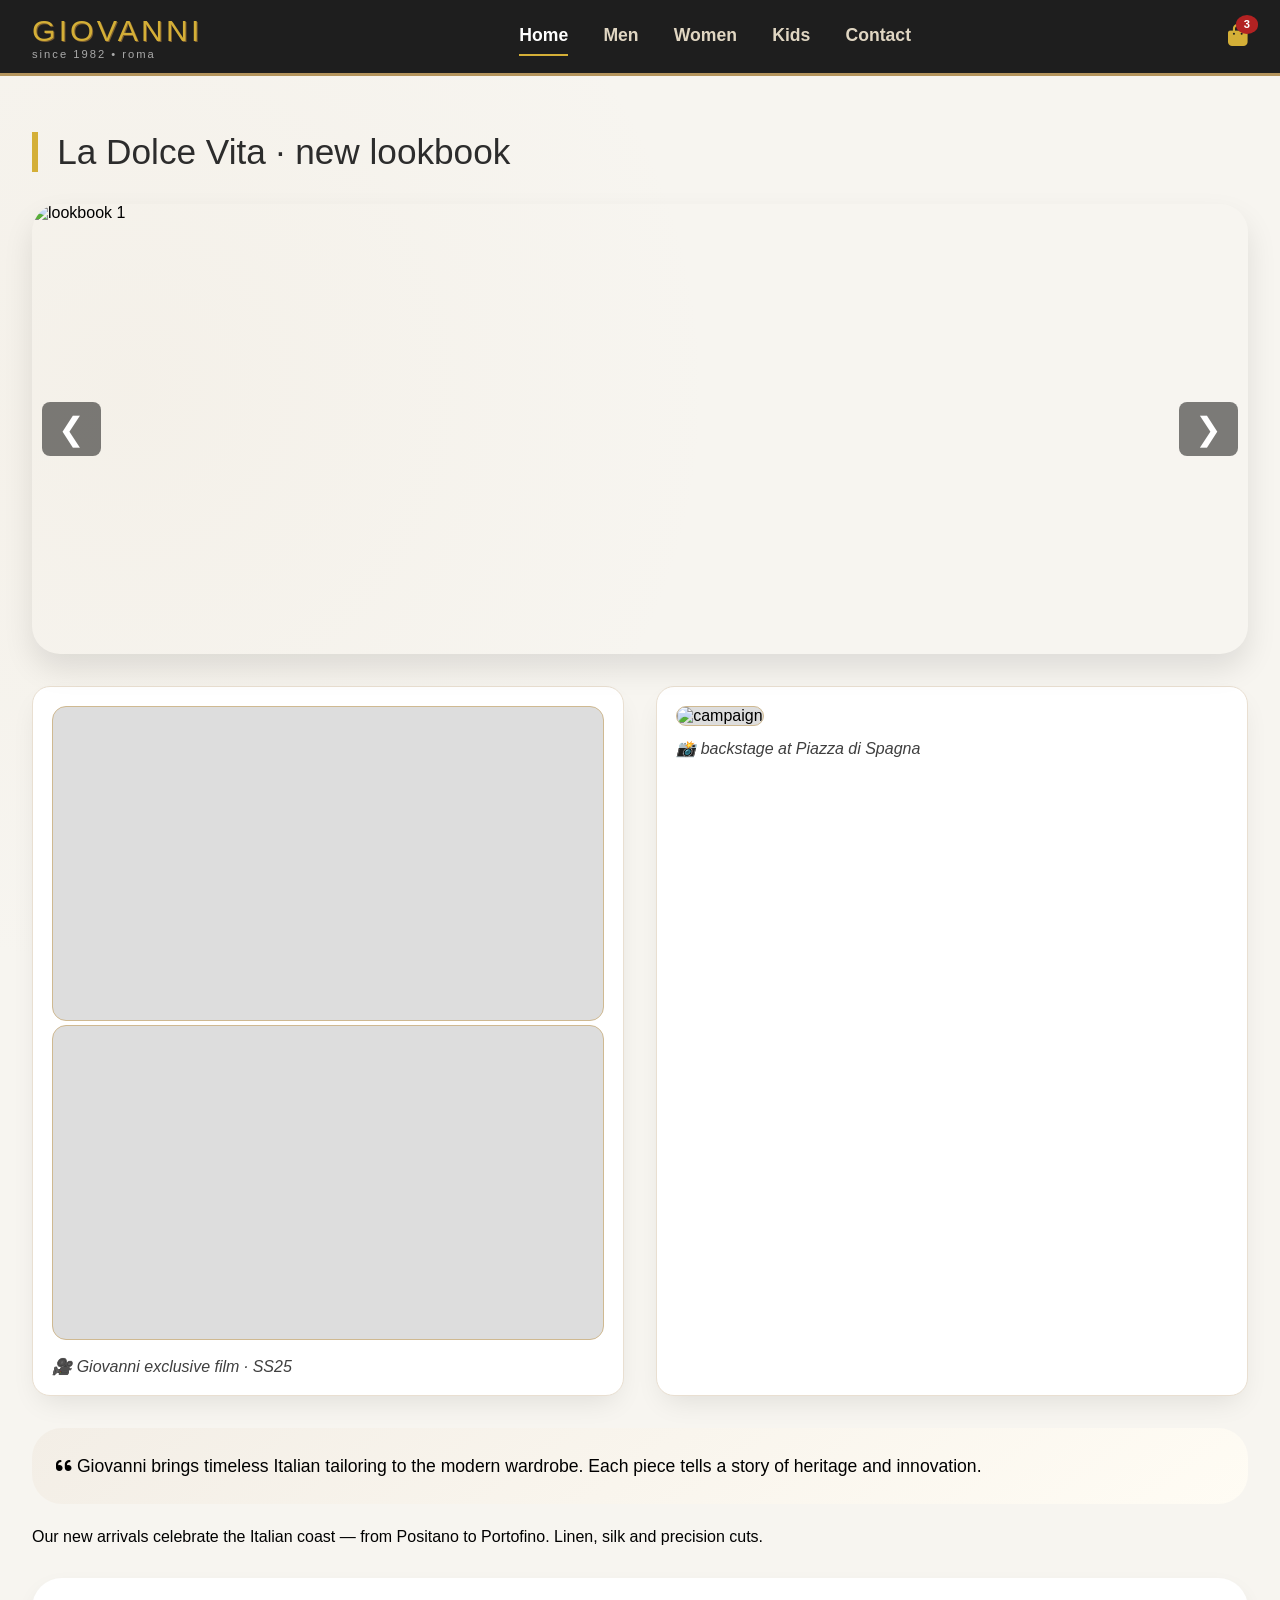
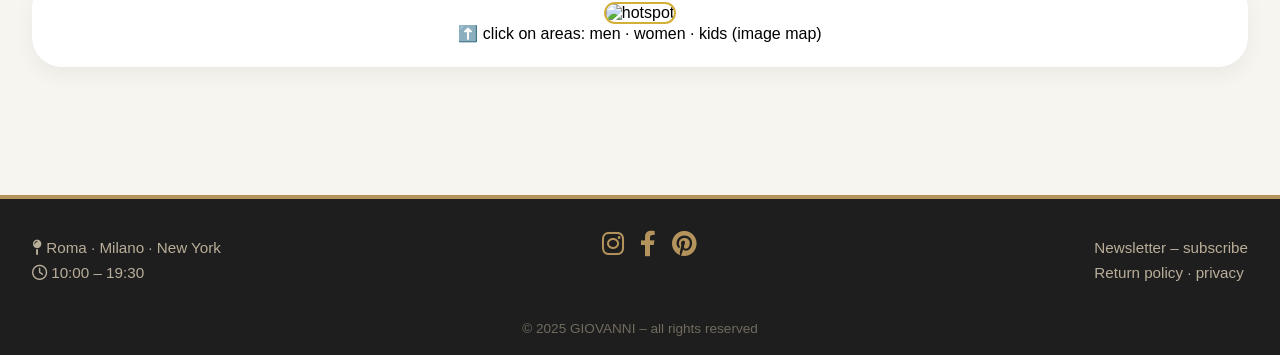
==== GIOVANNI CLOTHING/index.html @ dc1ca2d9 "Add additional YouTube video to index.html Added a new YouTube video iframe to the media section." ====
<!DOCTYPE html>
<html lang="en">
<head>
  <meta charset="UTF-8">
  <meta name="viewport" content="width=device-width, initial-scale=1.0">
  <title>Giovanni | Home</title>
  <link rel="stylesheet" href="style.css">
  <link rel="stylesheet" href="https://cdnjs.cloudflare.com/ajax/libs/font-awesome/6.0.0-beta3/css/all.min.css">
</head>
<body>
  <header class="top-bar">
    <div class="logo"><h1>GIOVANNI</h1><span>since 1982 • roma</span></div>
    <nav class="menu-bar">
      <a href="index.html" class="active-menu">Home</a>
      <a href="men.html">Men</a>
      <a href="women.html">Women</a>
      <a href="kids.html">Kids</a>
      <a href="contact.html">Contact</a>
    </nav>
    <div class="cart-icon"><i class="fas fa-shopping-bag"></i><span>3</span></div>
  </header>

  <main class="page-container">
    <h2>La Dolce Vita · new lookbook</h2>

    <!-- SLIDER (added feature) -->
    <div class="slider-container">
      <div class="slides">
        <div class="slide"><img src="https://images.unsplash.com/photo-1539109136881-3be0616acf4b?w=1200&auto=format" alt="lookbook 1"></div>
        <div class="slide"><img src="https://images.unsplash.com/photo-1441984904996-e0b6ba687e04?w=1200&auto=format" alt="lookbook 2"></div>
        <div class="slide"><img src="https://images.unsplash.com/photo-1483985988355-763728e1935b?w=1200&auto=format" alt="lookbook 3"></div>
      </div>
      <button class="prev" onclick="changeSlide(-1)">&#10094;</button>
      <button class="next" onclick="changeSlide(1)">&#10095;</button>
    </div>

    <!-- two columns: video + image containers -->
    <div class="two-col">
      <div class="media-card">
        <iframe width="560" height="315" src="https://www.youtube.com/embed/GXeQnV7HNT8?si=2C2bSG8Bo8ZGF4Oc" title="YouTube video player" frameborder="0" allow="accelerometer; autoplay; clipboard-write; encrypted-media; gyroscope; picture-in-picture; web-share" referrerpolicy="strict-origin-when-cross-origin" allowfullscreen></iframe>
        <iframe width="560" height="315" src="https://www.youtube.com/embed/hiLPwikGb5M?si=N3bXDbcp3qNjwlAl" title="YouTube video player" frameborder="0" allow="accelerometer; autoplay; clipboard-write; encrypted-media; gyroscope; picture-in-picture; web-share" referrerpolicy="strict-origin-when-cross-origin" allowfullscreen></iframe>
        <p>🎥 Giovanni exclusive film · SS25</p>
      </div>
      <div class="media-card">
        <img src="https://images.unsplash.com/photo-1617137968427-85924c800a22?w=600&auto=format" alt="campaign">
        <p>📸 backstage at Piazza di Spagna</p>
      </div>
    </div>

    <!-- formatted paragraphs -->
    <p class="highlight-bg"><i class="fas fa-quote-left"></i> Giovanni brings timeless Italian tailoring to the modern wardrobe. Each piece tells a story of heritage and innovation.</p>
    <p>Our new arrivals celebrate the Italian coast — from Positano to Portofino. Linen, silk and precision cuts.</p>

    <!-- imagemap (added feature) -->
    <div class="imagemap-container">
      <img src="https://images.unsplash.com/photo-1441984904996-e0b6ba687e04?w=1000&auto=format" alt="hotspot" usemap="#fashion-map">
      <map name="fashion-map">
        <area shape="rect" coords="34,44,270,250" href="men.html" alt="Men">
        <area shape="rect" coords="290,60,540,270" href="women.html" alt="Women">
        <area shape="rect" coords="560,130,820,310" href="kids.html" alt="Kids">
      </map>
      <p>⬆️ click on areas: men · women · kids (image map)</p>
    </div>
  </main>

  <footer>
    <div class="footer-content">
      <div><p><i class="fas fa-map-pin"></i> Roma · Milano · New York</p><p><i class="far fa-clock"></i> 10:00 – 19:30</p></div>
      <div class="social"><i class="fab fa-instagram"></i><i class="fab fa-facebook-f"></i><i class="fab fa-pinterest"></i></div>
      <div><p>Newsletter – subscribe</p><p>Return policy · privacy</p></div>
    </div>
    <div class="copy">© 2025 GIOVANNI – all rights reserved</div>
  </footer>

  <script src="script.js"></script>
</body>
</html>
---- GIOVANNI CLOTHING/style.css ----
/* ===== GLOBAL RESET & BASE ===== */
* {
  margin: 0;
  padding: 0;
  box-sizing: border-box;
  font-family: 'Segoe UI', Roboto, 'Helvetica Neue', sans-serif;
}

body {
  background: #f7f5f0;                       /* warm off-white background */
  background-image: radial-gradient(circle at 10% 20%, rgba(220, 200, 170, 0.1) 0%, transparent 30%);
  min-height: 100vh;
  display: flex;
  flex-direction: column;
}

/* ===== HEADER & MENU BAR (5 items) ===== */
.top-bar {
  background-color: #1e1e1e;
  color: #d4af37;
  padding: 0.8rem 2rem;
  display: flex;
  justify-content: space-between;
  align-items: center;
  border-bottom: 3px solid #b4945c;
  flex-wrap: wrap;
}

.logo h1 {
  font-weight: 300;
  letter-spacing: 3px;
  font-size: 1.9rem;
  text-shadow: 1px 1px 0 #7a5c2e;
}
.logo span {
  font-size: 0.7rem;
  display: block;
  color: #aaa;
  letter-spacing: 2px;
}

.menu-bar {
  display: flex;
  gap: 2.2rem;
}
.menu-bar a {
  color: #e0d6c2;
  text-decoration: none;
  font-weight: 600;
  font-size: 1.1rem;
  padding: 0.5rem 0;
  border-bottom: 2px solid transparent;
  transition: 0.25s;
}
.menu-bar a:hover,
.menu-bar a.active-menu {
  border-bottom-color: #d4af37;
  color: #fff;
}

/* cart icon (added feature) */
.cart-icon {
  color: #d4af37;
  font-size: 1.4rem;
  position: relative;
  cursor: default;
}
.cart-icon span {
  position: absolute;
  top: -8px;
  right: -10px;
  background: #b22222;
  color: white;
  border-radius: 50%;
  padding: 0.2rem 0.5rem;
  font-size: 0.7rem;
  font-weight: bold;
}

/* ===== MAIN CONTENT CONTAINER ===== */
.page-container {
  max-width: 1300px;
  margin: 2rem auto;
  padding: 0 2rem;
  flex: 1;
}

/* ===== TYPOGRAPHY ===== */
h2 {
  font-size: 2.2rem;
  font-weight: 300;
  border-left: 6px solid #d4af37;
  padding-left: 1.2rem;
  margin: 1.5rem 0 1.8rem 0;
  color: #2c2c2c;
}

/* ===== TWO-COLUMN LAYOUT (requirement 1) ===== */
.two-col {
  display: grid;
  grid-template-columns: 1fr 1fr;
  gap: 2rem;
  margin: 2rem 0;
}

/* ===== IMAGE / VIDEO CONTAINERS (requirement 2) ===== */
.media-card {
  background: white;
  border-radius: 18px;
  box-shadow: 0 12px 28px -8px rgba(0, 0, 0, 0.1);
  padding: 1.2rem;
  transition: transform 0.2s ease;
  border: 1px solid #e9dfd1;
}
.media-card:hover {
  transform: scale(1.01);
}
.media-card img,
.media-card video,
.media-card iframe {
  width: 100%;
  border-radius: 14px;
  background: #ddd;
  object-fit: cover;
  border: 1px solid #cfb991;
}
.media-card p {
  margin-top: 0.8rem;
  font-style: italic;
  color: #3f3f3f;
}

/* ===== FULL-WIDTH TABLES (requirement 3) ===== */
.full-table {
  width: 100%;
  border-collapse: collapse;
  margin: 2rem 0;
  background: white;
  border-radius: 20px;
  overflow: hidden;
  box-shadow: 0 5px 15px rgba(0, 0, 0, 0.05);
}
.full-table caption {
  text-align: left;
  margin-bottom: 8px;
  font-weight: 500;
  color: #5a4a2e;
}
.full-table th {
  background: #2c2c2c;
  color: #d4af37;
  font-weight: 500;
  padding: 1rem;
  font-size: 1.1rem;
}
.full-table td {
  padding: 1rem;
  border-bottom: 1px solid #e2d9ca;
  text-align: center;
  background: #fefcf8;
}
.full-table tr:last-child td {
  border-bottom: none;
}

/* ===== NESTED LIST (requirement 5) ===== */
.nested-list {
  background: #fff5e7;
  padding: 1.8rem 2.5rem;
  border-radius: 30px;
  box-shadow: inset 0 2px 6px #f0e2d0;
  border: 1px solid #cbb99b;
  margin: 2rem 0;
}
.nested-list ul {
  list-style-type: upper-roman;
  font-weight: 600;
}
.nested-list li {
  margin: 0.6rem 0;
}
.nested-list ul ul {
  list-style-type: circle;
  margin-left: 2rem;
  font-weight: 400;
}

/* ===== FORMATTED PARAGRAPH HIGHLIGHT ===== */
.highlight-bg {
  background: linear-gradient(145deg, #f3eee6, #fffcf4);
  padding: 1.5rem;
  border-radius: 30px;
  margin: 1.5rem 0;
  font-size: 1.1rem;
  line-height: 1.6;
}

/* ===== ADDED FEATURE: IMAGE MAP / HEATMAP CONTAINER ===== */
.imagemap-container {
  background: #fff;
  padding: 1.5rem;
  border-radius: 30px;
  text-align: center;
  margin: 2rem 0;
  box-shadow: 0 8px 20px rgba(0, 0, 0, 0.05);
}
.imagemap-container img {
  max-width: 100%;
  border-radius: 20px;
  border: 2px solid #d4af37;
}

/* ===== SLIDER (carousel) styles ===== */
.slider-container {
  position: relative;
  max-width: 100%;
  margin: 2rem 0;
  border-radius: 28px;
  overflow: hidden;
  box-shadow: 0 15px 30px rgba(0, 0, 0, 0.1);
}
.slides {
  display: flex;
  transition: transform 0.5s ease-in-out;
}
.slide {
  min-width: 100%;
}
.slide img {
  width: 100%;
  height: 450px;
  object-fit: cover;
  display: block;
}
.prev, .next {
  position: absolute;
  top: 50%;
  transform: translateY(-50%);
  background: rgba(0, 0, 0, 0.5);
  color: white;
  border: none;
  font-size: 2rem;
  padding: 0.5rem 1rem;
  cursor: pointer;
  border-radius: 8px;
  transition: 0.2s;
  z-index: 2;
}
.prev {
  left: 10px;
}
.next {
  right: 10px;
}
.prev:hover, .next:hover {
  background: #d4af37;
  color: #1e1e1e;
}

/* ===== CONTACT PAGE EXTRA STYLES ===== */
.contact-details {
  background: #f5ebe1;
  padding: 1.5rem;
  border-radius: 2rem;
  margin: 1.5rem 0;
  text-align: center;
  font-size: 1.2rem;
}
.contact-details i {
  color: #b4945c;
  margin-right: 0.5rem;
}

/* ===== FOOTER (requirement 11) ===== */
footer {
  background: #1e1e1e;
  color: #b9ae9a;
  padding: 2rem 2rem 1.2rem;
  margin-top: 4rem;
  border-top: 4px solid #b4945c;
}
.footer-content {
  display: flex;
  flex-wrap: wrap;
  justify-content: space-between;
  max-width: 1300px;
  margin: 0 auto;
  gap: 2rem;
}
.footer-content p {
  margin: 0.5rem 0;
  font-size: 0.95rem;
}
.social i {
  font-size: 1.6rem;
  margin-right: 1rem;
  color: #b4945c;
  transition: 0.2s;
}
.social i:hover {
  color: #e9c468;
}
.copy {
  text-align: center;
  margin-top: 2rem;
  font-size: 0.85rem;
  color: #706b5f;
}

/* ===== RESPONSIVE DESIGN ===== */
@media (max-width: 800px) {
  .two-col {
    grid-template-columns: 1fr;
  }
  .menu-bar {
    gap: 0.8rem;
  }
  .top-bar {
    flex-direction: column;
    gap: 0.8rem;
    text-align: center;
  }
  .slide img {
    height: 250px;
  }
  .prev, .next {
    font-size: 1.2rem;
    padding: 0.3rem 0.7rem;
  }
  .footer-content {
    flex-direction: column;
    align-items: center;
    text-align: center;
  }
}
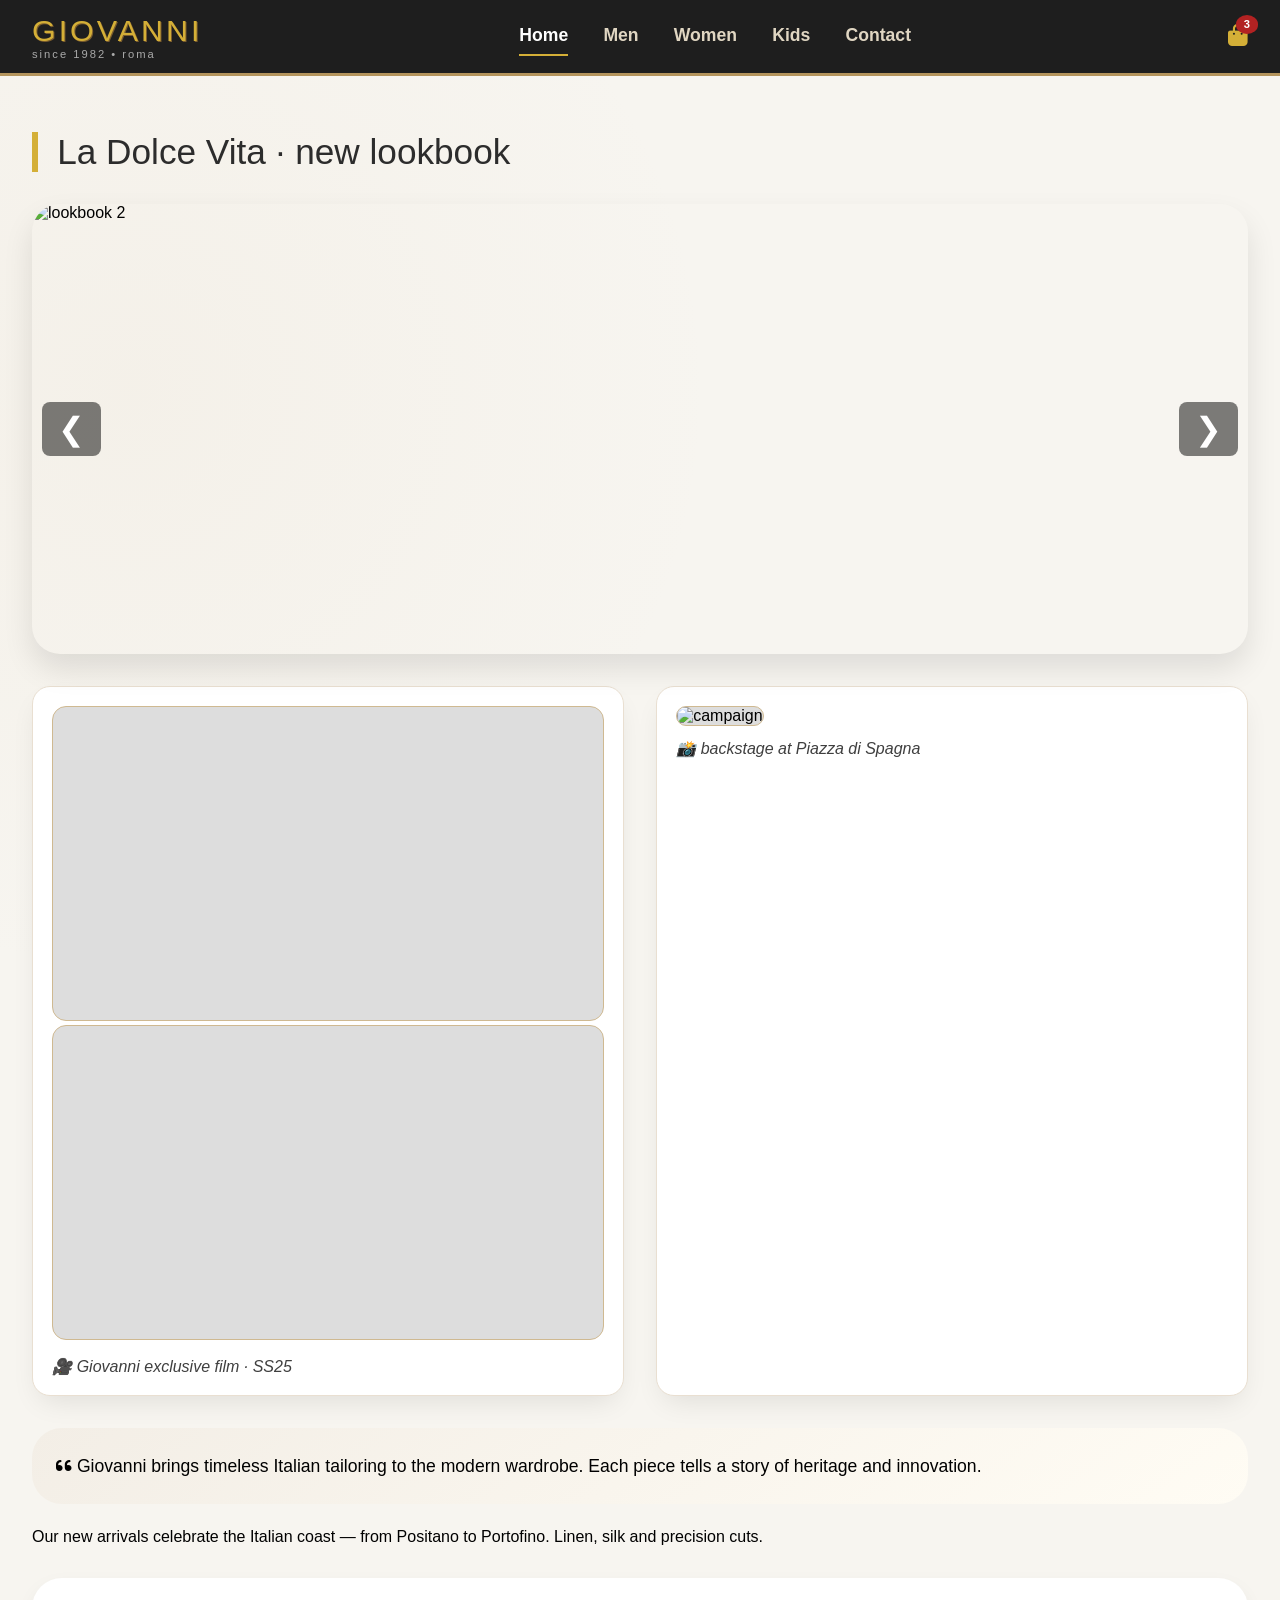
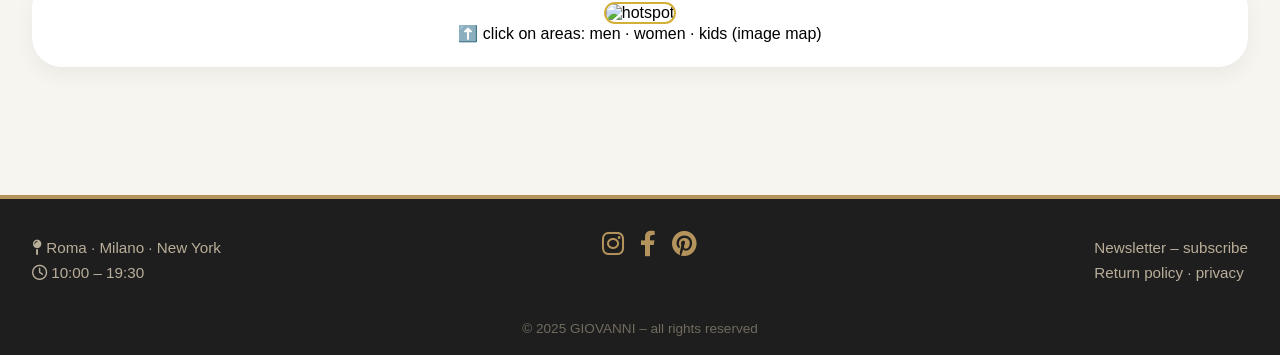
==== commit 21bc8530: "Update index.html" ====
--- a/GIOVANNI CLOTHING/index.html
+++ b/GIOVANNI CLOTHING/index.html
@@ -26,7 +26,7 @@
     <!-- SLIDER (added feature) -->
     <div class="slider-container">
       <div class="slides">
-        <div class="slide"><img src="https://images.unsplash.com/photo-1539109136881-3be0616acf4b?w=1200&auto=format" alt="lookbook 1"></div>
+        <div class="slide"><img src=https://www.google.com/url?esrc=s&q=&rct=j&sa=U&url=https://poshmark.com/listing/GIOVANNI-OUTERWEAR-639fe2b7508d274cbf53d366&ved=2ahUKEwj31faCy92TAxWuT0EAHYUOAT4QqoUBegQIEBAB&usg=AOvVaw1VXkjOZCgANsGQJM8999EA
         <div class="slide"><img src="https://images.unsplash.com/photo-1441984904996-e0b6ba687e04?w=1200&auto=format" alt="lookbook 2"></div>
         <div class="slide"><img src="https://images.unsplash.com/photo-1483985988355-763728e1935b?w=1200&auto=format" alt="lookbook 3"></div>
       </div>
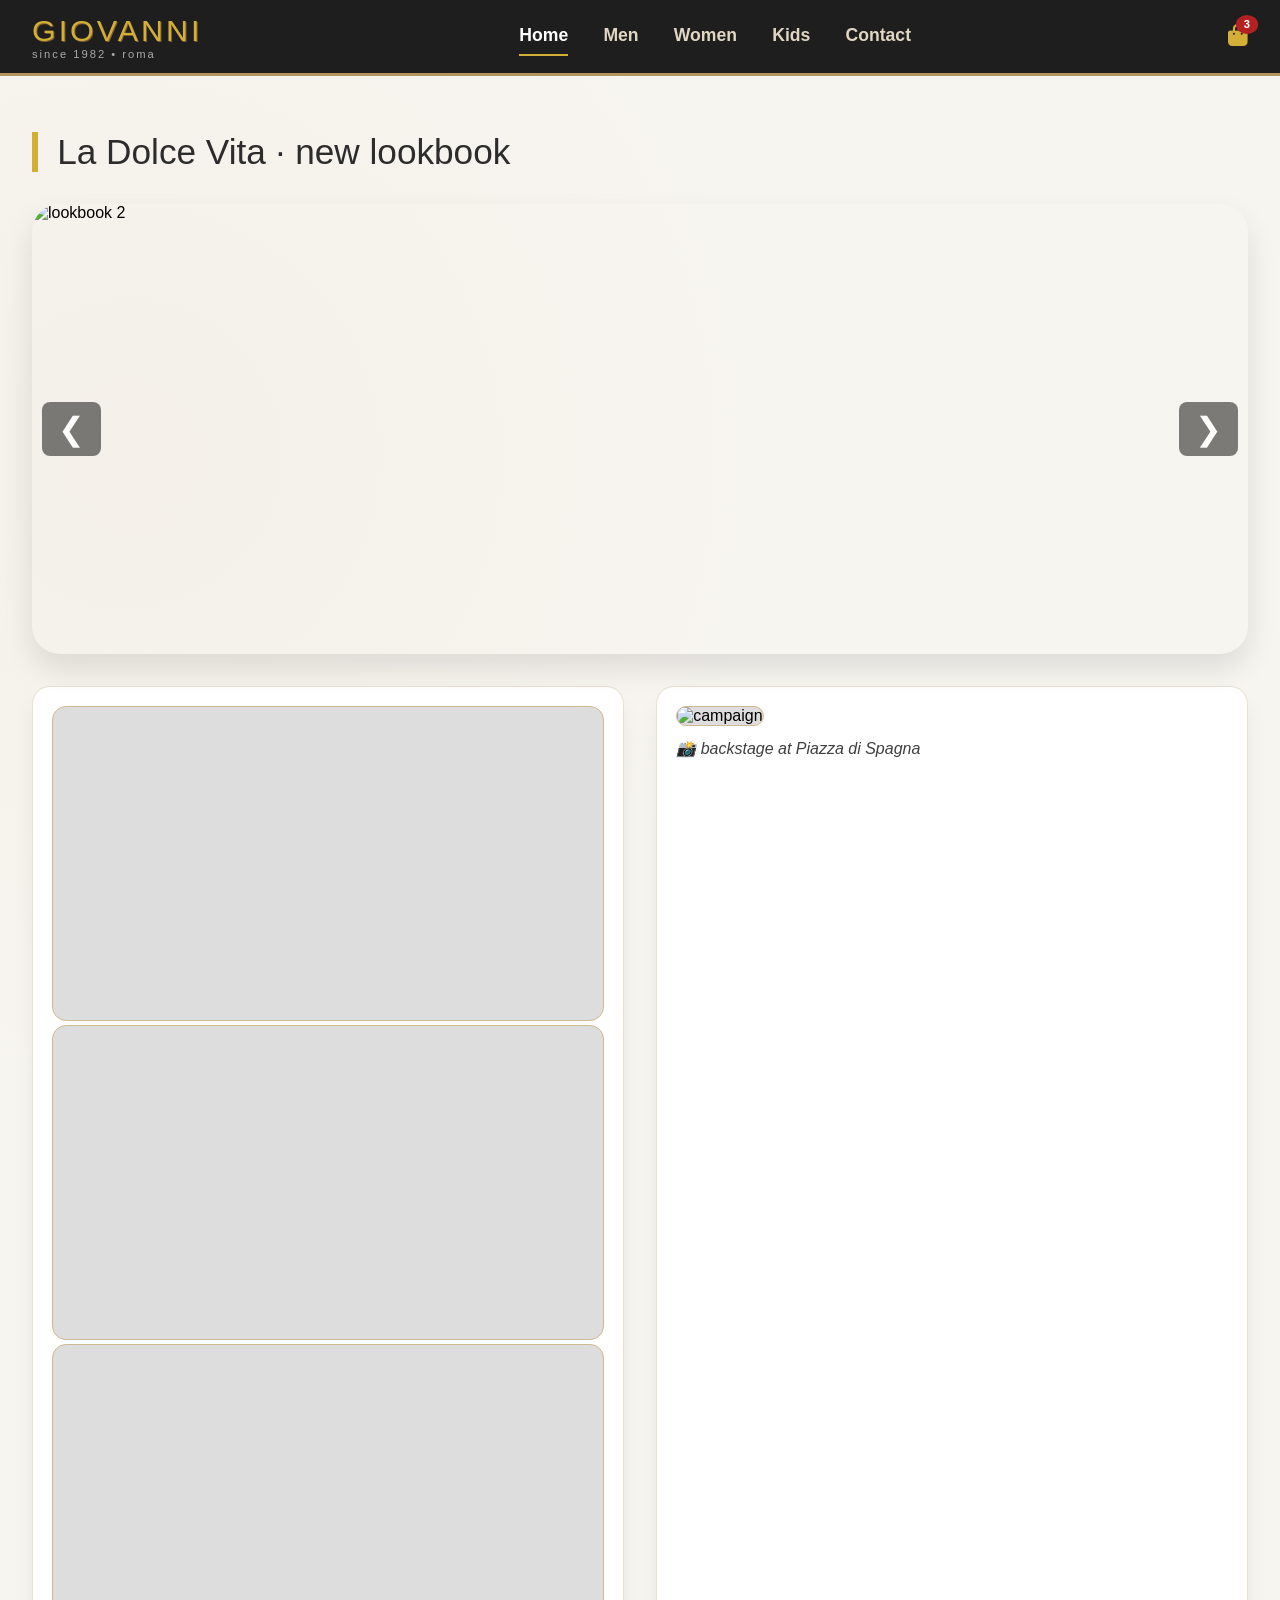
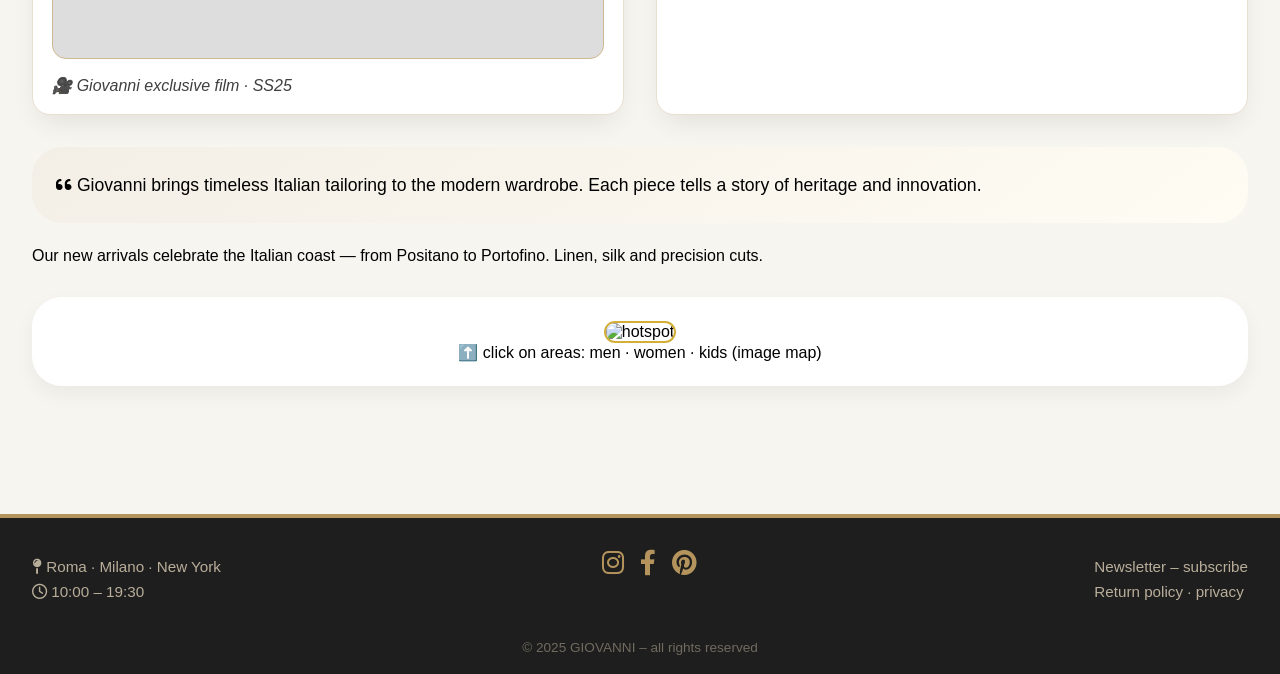
==== commit b2476268: "Update index.html" ====
--- a/GIOVANNI CLOTHING/index.html
+++ b/GIOVANNI CLOTHING/index.html
@@ -39,6 +39,7 @@
       <div class="media-card">
         <iframe width="560" height="315" src="https://www.youtube.com/embed/GXeQnV7HNT8?si=2C2bSG8Bo8ZGF4Oc" title="YouTube video player" frameborder="0" allow="accelerometer; autoplay; clipboard-write; encrypted-media; gyroscope; picture-in-picture; web-share" referrerpolicy="strict-origin-when-cross-origin" allowfullscreen></iframe>
         <iframe width="560" height="315" src="https://www.youtube.com/embed/hiLPwikGb5M?si=N3bXDbcp3qNjwlAl" title="YouTube video player" frameborder="0" allow="accelerometer; autoplay; clipboard-write; encrypted-media; gyroscope; picture-in-picture; web-share" referrerpolicy="strict-origin-when-cross-origin" allowfullscreen></iframe>
+        <iframe width="560" height="315" src="https://www.youtube.com/embed/jFF-yrOeboA?si=Rm3Pm94aAuo86Wk0" title="YouTube video player" frameborder="0" allow="accelerometer; autoplay; clipboard-write; encrypted-media; gyroscope; picture-in-picture; web-share" referrerpolicy="strict-origin-when-cross-origin" allowfullscreen></iframe>
         <p>🎥 Giovanni exclusive film · SS25</p>
       </div>
       <div class="media-card">
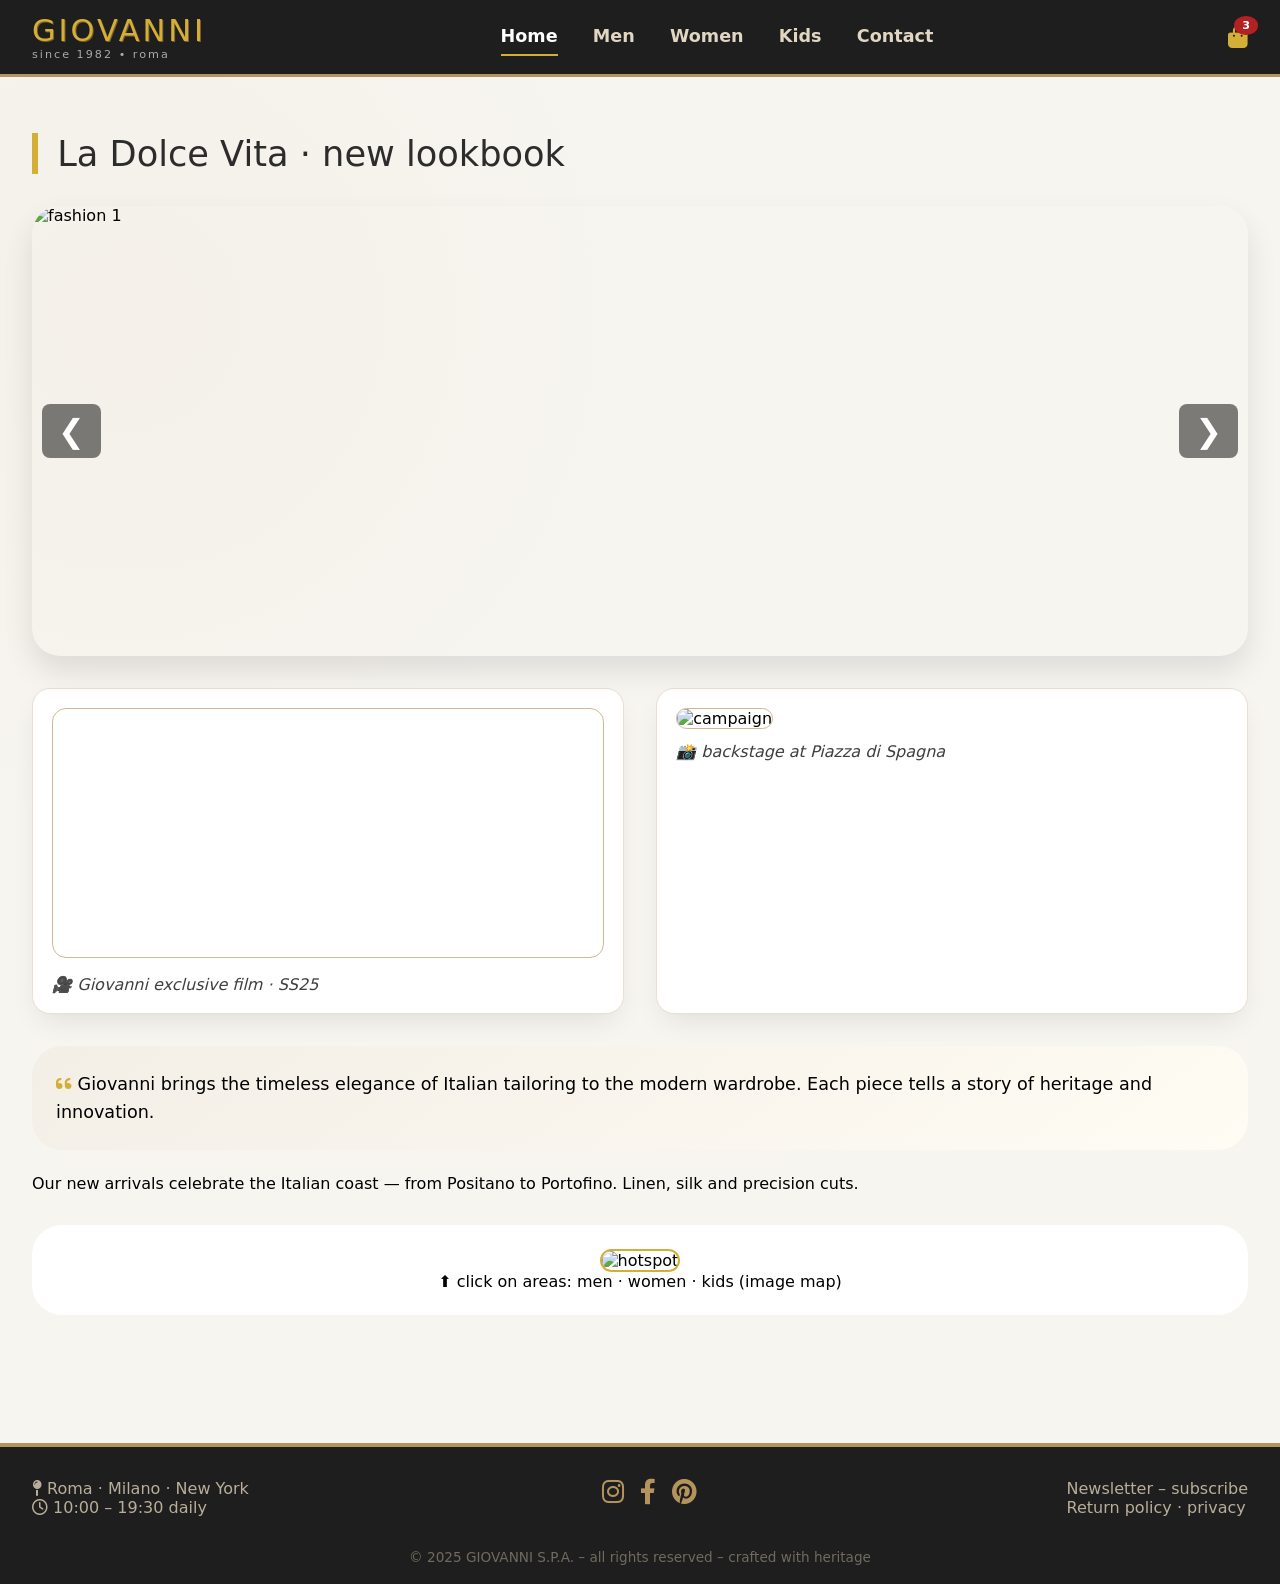
==== commit 9a79a5b1: "Update index.html" ====
--- a/GIOVANNI CLOTHING/index.html
+++ b/GIOVANNI CLOTHING/index.html
@@ -3,76 +3,469 @@
 <head>
   <meta charset="UTF-8">
   <meta name="viewport" content="width=device-width, initial-scale=1.0">
-  <title>Giovanni | Home</title>
-  <link rel="stylesheet" href="style.css">
+  <title>Giovanni – Heritage Clothing</title>
   <link rel="stylesheet" href="https://cdnjs.cloudflare.com/ajax/libs/font-awesome/6.0.0-beta3/css/all.min.css">
+  <style>
+    * {
+      margin: 0;
+      padding: 0;
+      box-sizing: border-box;
+      font-family: 'Segoe UI', Roboto, system-ui, sans-serif;
+    }
+
+    body {
+      background: #f7f5f0;
+      background-image: radial-gradient(circle at 10% 20%, rgba(220,200,170,0.1) 0%, transparent 30%);
+      min-height: 100vh;
+      display: flex;
+      flex-direction: column;
+    }
+
+    /* HEADER + MENU BAR (5 items) */
+    .top-bar {
+      background-color: #1e1e1e;
+      color: #d4af37;
+      padding: 0.8rem 2rem;
+      display: flex;
+      justify-content: space-between;
+      align-items: center;
+      border-bottom: 3px solid #b4945c;
+      flex-wrap: wrap;
+    }
+
+    .logo h1 {
+      font-weight: 300;
+      letter-spacing: 3px;
+      font-size: 1.9rem;
+      text-shadow: 1px 1px 0 #7a5c2e;
+    }
+    .logo span { font-size: 0.7rem; display: block; color: #aaa; letter-spacing: 2px; }
+
+    .menu-bar {
+      display: flex;
+      gap: 2.2rem;
+    }
+    .menu-bar a {
+      color: #e0d6c2;
+      text-decoration: none;
+      font-weight: 600;
+      font-size: 1.1rem;
+      padding: 0.5rem 0;
+      border-bottom: 2px solid transparent;
+      transition: 0.25s;
+      cursor: pointer;
+    }
+    .menu-bar a:hover, .menu-bar a.active-menu {
+      border-bottom-color: #d4af37;
+      color: #fff;
+    }
+
+    .cart-icon {
+      color: #d4af37;
+      font-size: 1.4rem;
+      position: relative;
+      cursor: default;
+    }
+    .cart-icon span {
+      position: absolute;
+      top: -8px;
+      right: -10px;
+      background: #b22222;
+      color: white;
+      border-radius: 50%;
+      padding: 0.2rem 0.5rem;
+      font-size: 0.7rem;
+      font-weight: bold;
+    }
+
+    .page-container {
+      max-width: 1300px;
+      margin: 2rem auto;
+      padding: 0 2rem;
+      flex: 1;
+    }
+
+    /* sections: all 5 on one page */
+    .section {
+      display: none;
+      animation: fade 0.3s ease;
+    }
+    .section.active-section {
+      display: block;
+    }
+    @keyframes fade { from { opacity: 0.3; } to { opacity: 1; } }
+
+    h2 {
+      font-size: 2.2rem;
+      font-weight: 300;
+      border-left: 6px solid #d4af37;
+      padding-left: 1.2rem;
+      margin: 1.5rem 0 1.8rem 0;
+      color: #2c2c2c;
+    }
+
+    .two-col {
+      display: grid;
+      grid-template-columns: 1fr 1fr;
+      gap: 2rem;
+      margin: 2rem 0;
+    }
+
+    .media-card {
+      background: white;
+      border-radius: 18px;
+      box-shadow: 0 12px 28px -8px rgba(0,0,0,0.1);
+      padding: 1.2rem;
+      transition: transform 0.2s;
+      border: 1px solid #e9dfd1;
+    }
+    .media-card:hover { transform: scale(1.01); }
+    .media-card img, .media-card video, .media-card iframe {
+      width: 100%;
+      border-radius: 14px;
+      object-fit: cover;
+      border: 1px solid #cfb991;
+    }
+    .media-card p { margin-top: 0.8rem; font-style: italic; color: #3f3f3f; }
+
+    .full-table {
+      width: 100%;
+      border-collapse: collapse;
+      margin: 2rem 0;
+      background: white;
+      border-radius: 20px;
+      overflow: hidden;
+      box-shadow: 0 5px 15px rgba(0,0,0,0.05);
+    }
+    .full-table caption {
+      text-align: left;
+      margin-bottom: 8px;
+      font-weight: 500;
+      color: #5a4a2e;
+    }
+    .full-table th {
+      background: #2c2c2c;
+      color: #d4af37;
+      font-weight: 500;
+      padding: 1rem;
+      font-size: 1.1rem;
+    }
+    .full-table td {
+      padding: 1rem;
+      border-bottom: 1px solid #e2d9ca;
+      text-align: center;
+      background: #fefcf8;
+    }
+    .full-table tr:last-child td { border-bottom: none; }
+
+    .nested-list {
+      background: #fff5e7;
+      padding: 1.8rem 2.5rem;
+      border-radius: 30px;
+      box-shadow: inset 0 2px 6px #f0e2d0;
+      border: 1px solid #cbb99b;
+      margin: 2rem 0;
+    }
+    .nested-list ul {
+      list-style-type: upper-roman;
+      font-weight: 600;
+    }
+    .nested-list li { margin: 0.6rem 0; }
+    .nested-list ul ul {
+      list-style-type: circle;
+      margin-left: 2rem;
+      font-weight: 400;
+    }
+
+    .highlight-bg {
+      background: linear-gradient(145deg, #f3eee6, #fffcf4);
+      padding: 1.5rem;
+      border-radius: 30px;
+      margin: 1.5rem 0;
+      font-size: 1.1rem;
+      line-height: 1.6;
+    }
+
+    .imagemap-container {
+      background: #fff;
+      padding: 1.5rem;
+      border-radius: 30px;
+      text-align: center;
+      margin: 2rem 0;
+    }
+    .imagemap-container img { max-width: 100%; border-radius: 20px; border: 2px solid #d4af37; }
+
+    /* slider styles */
+    .slider-container {
+      position: relative;
+      max-width: 100%;
+      margin: 2rem 0;
+      border-radius: 28px;
+      overflow: hidden;
+      box-shadow: 0 15px 30px rgba(0,0,0,0.1);
+    }
+    .slides {
+      display: flex;
+      transition: transform 0.5s ease-in-out;
+    }
+    .slide {
+      min-width: 100%;
+    }
+    .slide img {
+      width: 100%;
+      height: 450px;
+      object-fit: cover;
+      display: block;
+    }
+    .prev, .next {
+      position: absolute;
+      top: 50%;
+      transform: translateY(-50%);
+      background: rgba(0,0,0,0.5);
+      color: white;
+      border: none;
+      font-size: 2rem;
+      padding: 0.5rem 1rem;
+      cursor: pointer;
+      border-radius: 8px;
+      z-index: 2;
+    }
+    .prev { left: 10px; }
+    .next { right: 10px; }
+    .prev:hover, .next:hover { background: #d4af37; color: #1e1e1e; }
+
+    footer {
+      background: #1e1e1e;
+      color: #b9ae9a;
+      padding: 2rem 2rem 1.2rem;
+      margin-top: 4rem;
+      border-top: 4px solid #b4945c;
+    }
+    .footer-content {
+      display: flex;
+      flex-wrap: wrap;
+      justify-content: space-between;
+      max-width: 1300px;
+      margin: 0 auto;
+    }
+    .social i { font-size: 1.6rem; margin-right: 1rem; color: #b4945c; }
+    .copy { text-align: center; margin-top: 2rem; font-size: 0.85rem; color: #706b5f; }
+
+    @media (max-width: 800px) {
+      .two-col { grid-template-columns: 1fr; }
+      .menu-bar { gap: 0.8rem; }
+    }
+  </style>
 </head>
 <body>
   <header class="top-bar">
-    <div class="logo"><h1>GIOVANNI</h1><span>since 1982 • roma</span></div>
-    <nav class="menu-bar">
-      <a href="index.html" class="active-menu">Home</a>
-      <a href="men.html">Men</a>
-      <a href="women.html">Women</a>
-      <a href="kids.html">Kids</a>
-      <a href="contact.html">Contact</a>
+    <div class="logo">
+      <h1>GIOVANNI</h1>
+      <span>since 1982 • roma</span>
+    </div>
+    <nav class="menu-bar" id="menuBar">
+      <a class="menu-item active-menu" data-section="home">Home</a>
+      <a class="menu-item" data-section="men">Men</a>
+      <a class="menu-item" data-section="women">Women</a>
+      <a class="menu-item" data-section="kids">Kids</a>
+      <a class="menu-item" data-section="contact">Contact</a>
     </nav>
-    <div class="cart-icon"><i class="fas fa-shopping-bag"></i><span>3</span></div>
+    <div class="cart-icon">
+      <i class="fas fa-shopping-bag"></i>
+      <span>3</span>
+    </div>
   </header>
 
   <main class="page-container">
-    <h2>La Dolce Vita · new lookbook</h2>
-
-    <!-- SLIDER (added feature) -->
-    <div class="slider-container">
-      <div class="slides">
-        <div class="slide"><img src=https://www.google.com/url?esrc=s&q=&rct=j&sa=U&url=https://poshmark.com/listing/GIOVANNI-OUTERWEAR-639fe2b7508d274cbf53d366&ved=2ahUKEwj31faCy92TAxWuT0EAHYUOAT4QqoUBegQIEBAB&usg=AOvVaw1VXkjOZCgANsGQJM8999EA
-        <div class="slide"><img src="https://images.unsplash.com/photo-1441984904996-e0b6ba687e04?w=1200&auto=format" alt="lookbook 2"></div>
-        <div class="slide"><img src="https://images.unsplash.com/photo-1483985988355-763728e1935b?w=1200&auto=format" alt="lookbook 3"></div>
-      </div>
-      <button class="prev" onclick="changeSlide(-1)">&#10094;</button>
-      <button class="next" onclick="changeSlide(1)">&#10095;</button>
-    </div>
-
-    <!-- two columns: video + image containers -->
-    <div class="two-col">
-      <div class="media-card">
-        <iframe width="560" height="315" src="https://www.youtube.com/embed/GXeQnV7HNT8?si=2C2bSG8Bo8ZGF4Oc" title="YouTube video player" frameborder="0" allow="accelerometer; autoplay; clipboard-write; encrypted-media; gyroscope; picture-in-picture; web-share" referrerpolicy="strict-origin-when-cross-origin" allowfullscreen></iframe>
-        <iframe width="560" height="315" src="https://www.youtube.com/embed/hiLPwikGb5M?si=N3bXDbcp3qNjwlAl" title="YouTube video player" frameborder="0" allow="accelerometer; autoplay; clipboard-write; encrypted-media; gyroscope; picture-in-picture; web-share" referrerpolicy="strict-origin-when-cross-origin" allowfullscreen></iframe>
-        <iframe width="560" height="315" src="https://www.youtube.com/embed/jFF-yrOeboA?si=Rm3Pm94aAuo86Wk0" title="YouTube video player" frameborder="0" allow="accelerometer; autoplay; clipboard-write; encrypted-media; gyroscope; picture-in-picture; web-share" referrerpolicy="strict-origin-when-cross-origin" allowfullscreen></iframe>
-        <p>🎥 Giovanni exclusive film · SS25</p>
-      </div>
-      <div class="media-card">
-        <img src="https://images.unsplash.com/photo-1617137968427-85924c800a22?w=600&auto=format" alt="campaign">
-        <p>📸 backstage at Piazza di Spagna</p>
-      </div>
-    </div>
-
-    <!-- formatted paragraphs -->
-    <p class="highlight-bg"><i class="fas fa-quote-left"></i> Giovanni brings timeless Italian tailoring to the modern wardrobe. Each piece tells a story of heritage and innovation.</p>
-    <p>Our new arrivals celebrate the Italian coast — from Positano to Portofino. Linen, silk and precision cuts.</p>
-
-    <!-- imagemap (added feature) -->
-    <div class="imagemap-container">
-      <img src="https://images.unsplash.com/photo-1441984904996-e0b6ba687e04?w=1000&auto=format" alt="hotspot" usemap="#fashion-map">
-      <map name="fashion-map">
-        <area shape="rect" coords="34,44,270,250" href="men.html" alt="Men">
-        <area shape="rect" coords="290,60,540,270" href="women.html" alt="Women">
-        <area shape="rect" coords="560,130,820,310" href="kids.html" alt="Kids">
-      </map>
-      <p>⬆️ click on areas: men · women · kids (image map)</p>
-    </div>
+    <!-- ========== SECTION 1: HOME ========== -->
+    <section id="home" class="section active-section">
+      <h2>La Dolce Vita · new lookbook</h2>
+
+      <!-- Slider -->
+      <div class="slider-container">
+        <div class="slides" id="slides">
+          <div class="slide"><img src="https://images.unsplash.com/photo-1539109136881-3be0616acf4b?w=1200&auto=format" alt="fashion 1"></div>
+          <div class="slide"><img src="https://images.unsplash.com/photo-1441984904996-e0b6ba687e04?w=1200&auto=format" alt="fashion 2"></div>
+          <div class="slide"><img src="https://images.unsplash.com/photo-1483985988355-763728e1935b?w=1200&auto=format" alt="fashion 3"></div>
+        </div>
+        <button class="prev" onclick="changeSlide(-1)">&#10094;</button>
+        <button class="next" onclick="changeSlide(1)">&#10095;</button>
+      </div>
+
+      <!-- two columns: video + image -->
+      <div class="two-col">
+        <div class="media-card">
+          <iframe width="100%" height="250" src="https://www.youtube.com/embed/1VK8e7Cj9Ls?si=zEIXOaz-yoE8UeC1" title="YouTube video" frameborder="0" allowfullscreen></iframe>
+          <p>🎥 Giovanni exclusive film · SS25</p>
+        </div>
+        <div class="media-card">
+          <img src="https://images.unsplash.com/photo-1617137968427-85924c800a22?w=600&auto=format" alt="campaign">
+          <p>📸 backstage at Piazza di Spagna</p>
+        </div>
+      </div>
+
+      <p class="highlight-bg"><i class="fas fa-quote-left" style="color:#d4af37;"></i> Giovanni brings the timeless elegance of Italian tailoring to the modern wardrobe. Each piece tells a story of heritage and innovation.</p>
+      <p>Our new arrivals celebrate the Italian coast — from Positano to Portofino. Linen, silk and precision cuts.</p>
+
+      <!-- image map (added feature) -->
+      <div class="imagemap-container">
+        <img src="https://images.unsplash.com/photo-1441984904996-e0b6ba687e04?w=1000&auto=format" alt="hotspot" usemap="#fashion-map">
+        <map name="fashion-map">
+          <area shape="rect" coords="34,44,270,250" href="#" alt="Men" onclick="switchSection('men'); return false;">
+          <area shape="rect" coords="290,60,540,270" href="#" alt="Women" onclick="switchSection('women'); return false;">
+          <area shape="rect" coords="560,130,820,310" alt="Kids" onclick="switchSection('kids'); return false;">
+        </map>
+        <p>⬆️ click on areas: men · women · kids (image map)</p>
+      </div>
+    </section>
+
+    <!-- ========== SECTION 2: MEN ========== -->
+    <section id="men" class="section">
+      <h2>Men · sartorial elegance</h2>
+      <div class="two-col">
+        <div class="media-card"><img src="https://images.unsplash.com/photo-1617137968427-85924c800a22?w=600&auto=format" alt="suit"><p>Wool blazer · charcoal</p></div>
+        <div class="media-card"><img src="https://images.unsplash.com/photo-1602810316693-3667c854239a?w=600&auto=format" alt="shirt"><p>Linen shirt · avorio</p></div>
+      </div>
+      <!-- Table 1: men size chart -->
+      <table class="full-table">
+        <caption>Men size guide (cm)</caption>
+        <tr><th>Size</th><th>Chest</th><th>Waist</th><th>Hip</th></tr>
+        <tr><td>46 (S)</td><td>88-92</td><td>76-80</td><td>92-96</td></tr>
+        <tr><td>48 (M)</td><td>96-100</td><td>84-88</td><td>100-104</td></tr>
+        <tr><td>50 (L)</td><td>104-108</td><td>92-96</td><td>108-112</td></tr>
+        <tr><td>52 (XL)</td><td>112-116</td><td>100-104</td><td>116-120</td></tr>
+      </table>
+      <p>From tailored suits to weekend essentials, the men's collection uses premium Italian wool and sustainable cottons. <strong>Free alterations in Rome.</strong></p>
+    </section>
+
+    <!-- ========== SECTION 3: WOMEN ========== -->
+    <section id="women" class="section">
+      <h2>Women · senza tempo</h2>
+      <div class="two-col">
+        <div class="media-card"><img src="https://images.unsplash.com/photo-1581044777550-4cfa60707c03?w=600&auto=format" alt="dress"><p>Silk midi dress · rosato</p></div>
+        <div class="media-card"><img src="https://images.unsplash.com/photo-1483985988355-763728e1935b?w=600&auto=format" alt="blazer"><p>Tailored blazer · cammello</p></div>
+      </div>
+      <!-- Table 2: women size chart -->
+      <table class="full-table">
+        <caption>Women size guide (IT/INT)</caption>
+        <tr><th>IT size</th><th>US size</th><th>Bust</th><th>Waist</th><th>Hips</th></tr>
+        <tr><td>40</td><td>4</td><td>82-86</td><td>62-66</td><td>90-94</td></tr>
+        <tr><td>42</td><td>6</td><td>86-90</td><td>66-70</td><td>94-98</td></tr>
+        <tr><td>44</td><td>8</td><td>90-94</td><td>70-74</td><td>98-102</td></tr>
+        <tr><td>46</td><td>10</td><td>94-98</td><td>74-78</td><td>102-106</td></tr>
+      </table>
+      <p>Fluid silhouettes, sculptural tailoring. Every garment is finished by hand in our atelier in Florence.</p>
+    </section>
+
+    <!-- ========== SECTION 4: KIDS (nested list) ========== -->
+    <section id="kids" class="section">
+      <h2>Kids · piccolo mondo</h2>
+      <div class="two-col">
+        <div class="media-card"><img src="https://images.unsplash.com/photo-1522771930-78848d9293e8?w=600&auto=format" alt="kids outfit"><p>Baby linen set · 2-6y</p></div>
+        <div class="media-card"><img src="https://images.unsplash.com/photo-1595909315417-2edd382a56dc?w=600&auto=format" alt="kids shoes"><p>Leather sandals · artisan</p></div>
+      </div>
+      <!-- Nested list (≥5 items) -->
+      <div class="nested-list">
+        <ul>
+          <li>👔 Boys
+            <ul><li>Cotton shirts (3-12 y)</li><li>Linen shorts</li></ul>
+          </li>
+          <li>👗 Girls
+            <ul><li>Floral dresses</li><li>Cardigans</li></ul>
+          </li>
+          <li>🎒 Accessories
+            <ul><li>Leather backpacks</li><li>Sun hats (UPF50+)</li></ul>
+          </li>
+        </ul>
+        <p><strong>✓ 3 main + 6 sub-items (≥5 total)</strong></p>
+      </div>
+      <p>Giovanni Junior uses the same artisanal fabrics, adapted for comfort and play. Made in Italy.</p>
+    </section>
+
+    <!-- ========== SECTION 5: CONTACT ========== -->
+    <section id="contact" class="section">
+      <h2>Contattaci · roman atelier</h2>
+      <div class="two-col">
+        <div class="media-card">
+          <img src="https://images.unsplash.com/photo-1566073771259-6a8506099945?w=600&auto=format" alt="store Rome">
+          <p>Via Condotti 87, Roma</p>
+        </div>
+        <div class="media-card">
+          <video controls poster="https://images.unsplash.com/photo-1556905055-8f358a7a47b2?w=600&auto=format">
+            <source src="https://test-videos.co.uk/vids/bigbuckbunny/mp4/h264/1080/Big_Buck_Bunny_1080_10s_1MB.mp4" type="video/mp4">
+            Your browser does not support video.
+          </video>
+          <p>🎬 Atelier preview · 10 sec</p>
+        </div>
+      </div>
+      <p>Book an appointment for a private fitting. We offer tailoring, embroidery, and worldwide shipping.</p>
+      <div style="background:#f5ebe1; padding: 1.5rem; border-radius: 2rem;">
+        <p><i class="fas fa-envelope" style="color:#b4945c;"></i> concierge@giovanni.it  |  <i class="fas fa-phone-alt"></i> +39 06 1234 5678</p>
+      </div>
+    </section>
   </main>
 
   <footer>
     <div class="footer-content">
-      <div><p><i class="fas fa-map-pin"></i> Roma · Milano · New York</p><p><i class="far fa-clock"></i> 10:00 – 19:30</p></div>
+      <div><p><i class="fas fa-map-pin"></i> Roma · Milano · New York</p><p><i class="far fa-clock"></i> 10:00 – 19:30 daily</p></div>
       <div class="social"><i class="fab fa-instagram"></i><i class="fab fa-facebook-f"></i><i class="fab fa-pinterest"></i></div>
       <div><p>Newsletter – subscribe</p><p>Return policy · privacy</p></div>
     </div>
-    <div class="copy">© 2025 GIOVANNI – all rights reserved</div>
+    <div class="copy">© 2025 GIOVANNI S.P.A. – all rights reserved – crafted with heritage</div>
   </footer>
 
-  <script src="script.js"></script>
+  <script>
+    // SECTION SWITCHING (all 5 menus on one home page)
+    function switchSection(sectionId) {
+      // hide all sections
+      document.querySelectorAll('.section').forEach(section => {
+        section.classList.remove('active-section');
+      });
+      // show selected
+      document.getElementById(sectionId).classList.add('active-section');
+      // update active menu style
+      document.querySelectorAll('.menu-item').forEach(item => {
+        item.classList.remove('active-menu');
+      });
+      document.querySelector(`.menu-item[data-section="${sectionId}"]`).classList.add('active-menu');
+    }
+
+    // attach click event to menu items
+    document.querySelectorAll('.menu-item').forEach(item => {
+      item.addEventListener('click', (e) => {
+        e.preventDefault();
+        const section = item.getAttribute('data-section');
+        switchSection(section);
+      });
+    });
+
+    // SLIDER (only on home section, but works globally)
+    let slideIndex = 0;
+    const slides = document.querySelectorAll('.slide');
+    if (slides.length > 0) {
+      function showSlidesAuto() {
+        for (let i = 0; i < slides.length; i++) slides[i].style.display = 'none';
+        slideIndex++;
+        if (slideIndex > slides.length) slideIndex = 1;
+        if (slides[slideIndex-1]) slides[slideIndex-1].style.display = 'block';
+        setTimeout(showSlidesAuto, 4000);
+      }
+      showSlidesAuto();
+      window.changeSlide = function(n) {
+        slideIndex += n;
+        if (slideIndex < 1) slideIndex = slides.length;
+        if (slideIndex > slides.length) slideIndex = 1;
+        for (let i = 0; i < slides.length; i++) slides[i].style.display = 'none';
+        slides[slideIndex-1].style.display = 'block';
+      };
+      // initial display
+      for (let i = 0; i < slides.length; i++) slides[i].style.display = 'none';
+      slideIndex = 0;
+      showSlidesAuto();
+    }
+
+    // ensure that when clicking imagemap areas, section switches
+    // already defined switchSection globally
+  </script>
 </body>
 </html>
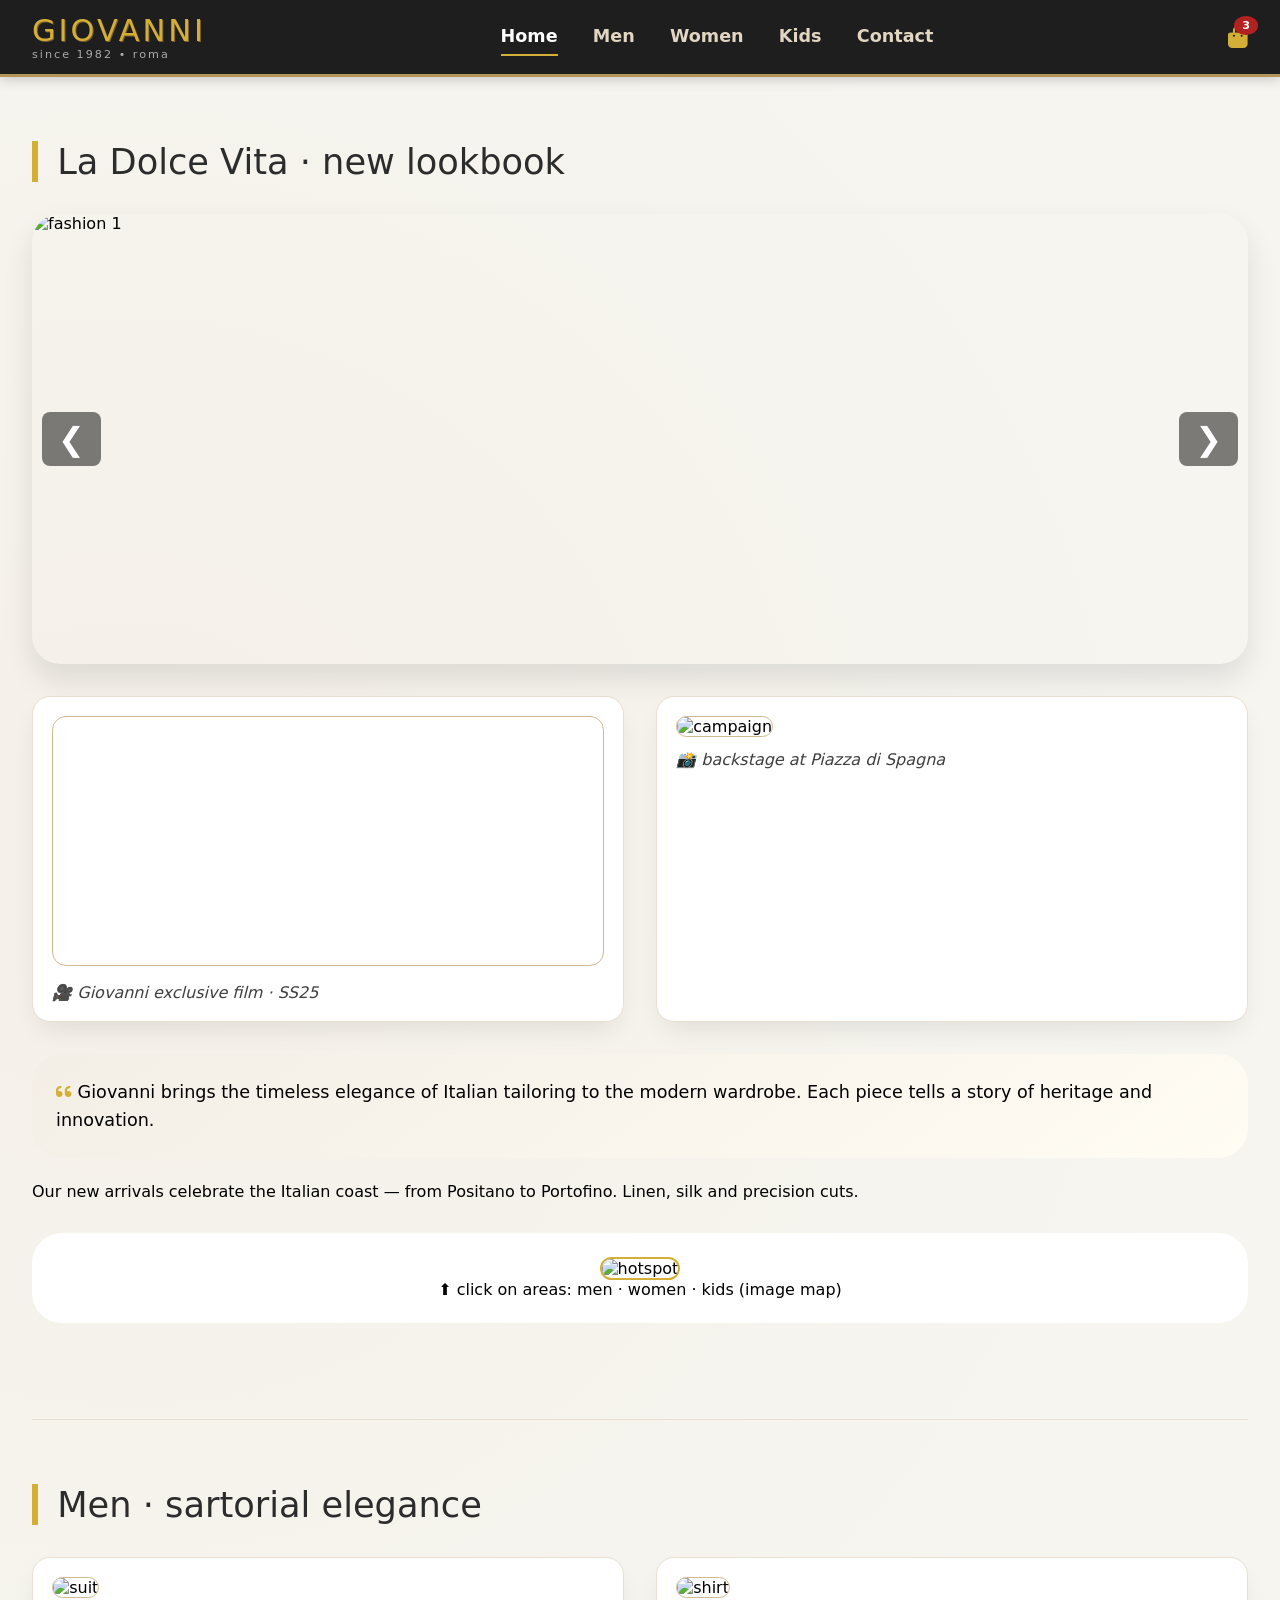
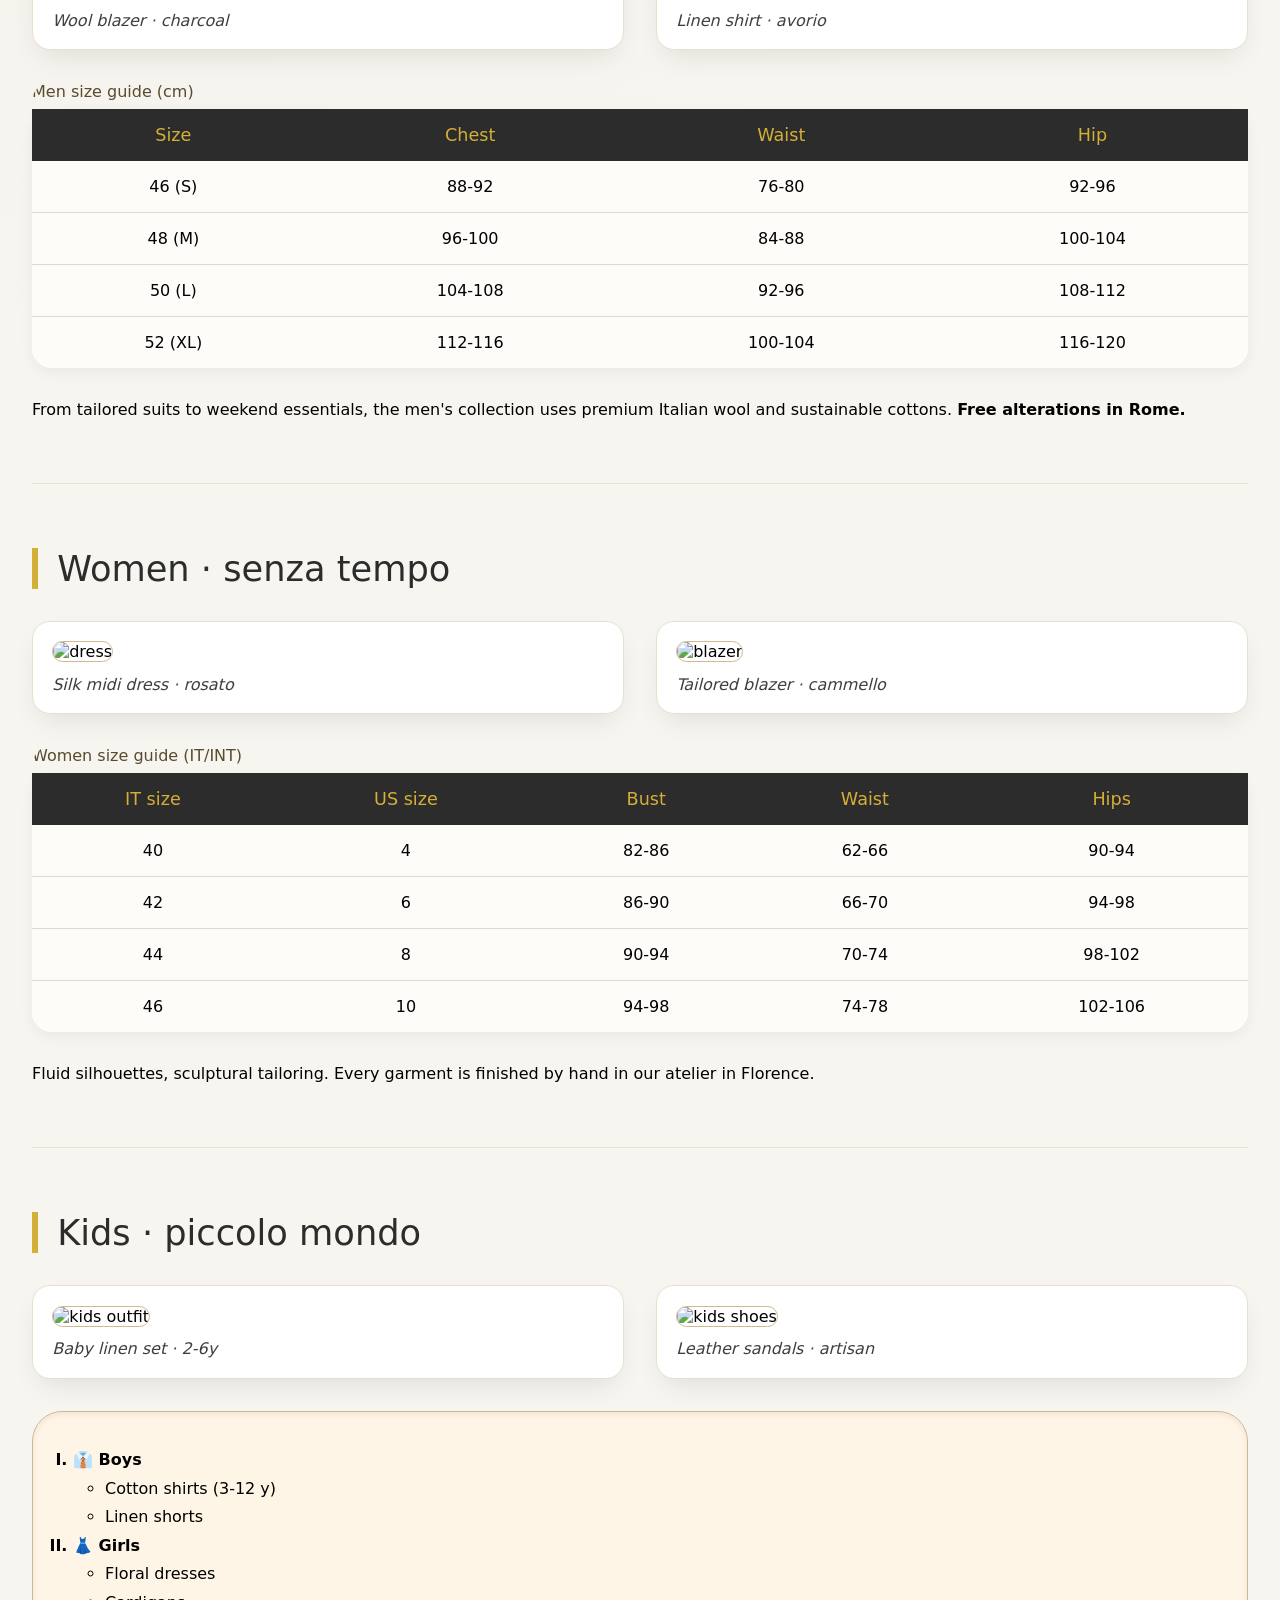
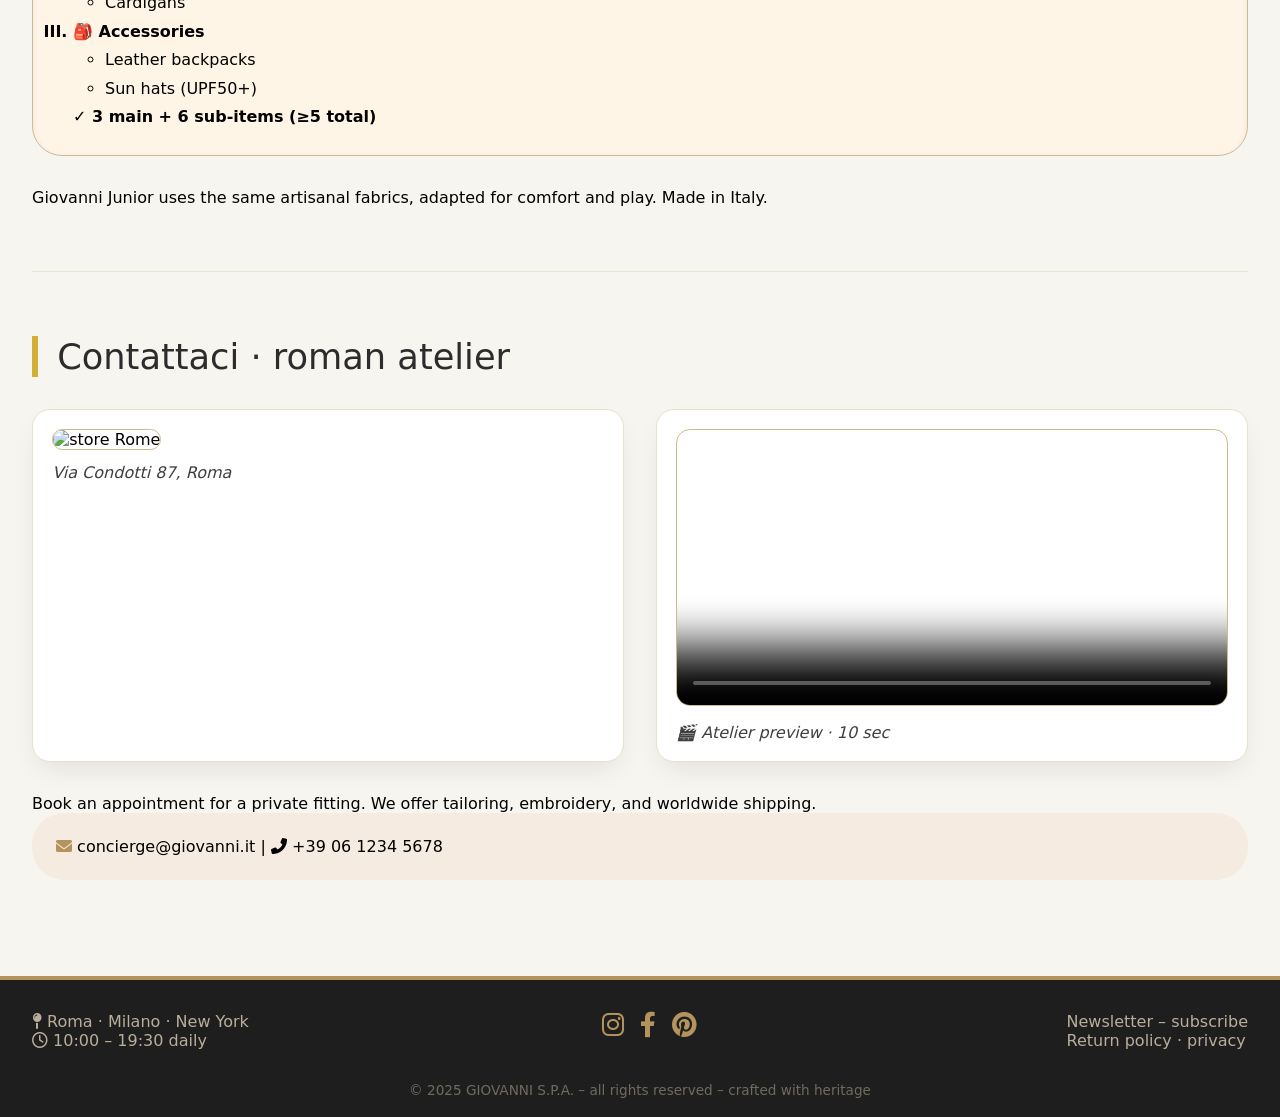
==== commit 430ddbbe: "Update index.html" ====
--- a/GIOVANNI CLOTHING/index.html
+++ b/GIOVANNI CLOTHING/index.html
@@ -3,7 +3,7 @@
 <head>
   <meta charset="UTF-8">
   <meta name="viewport" content="width=device-width, initial-scale=1.0">
-  <title>Giovanni – Heritage Clothing</title>
+  <title>Giovanni – Heritage Clothing |</title>
   <link rel="stylesheet" href="https://cdnjs.cloudflare.com/ajax/libs/font-awesome/6.0.0-beta3/css/all.min.css">
   <style>
     * {
@@ -16,12 +16,10 @@
     body {
       background: #f7f5f0;
       background-image: radial-gradient(circle at 10% 20%, rgba(220,200,170,0.1) 0%, transparent 30%);
-      min-height: 100vh;
-      display: flex;
-      flex-direction: column;
-    }
-
-    /* HEADER + MENU BAR (5 items) */
+      scroll-behavior: smooth; /* smooth scroll when clicking menu */
+    }
+
+    /* STICKY HEADER */
     .top-bar {
       background-color: #1e1e1e;
       color: #d4af37;
@@ -31,6 +29,11 @@
       align-items: center;
       border-bottom: 3px solid #b4945c;
       flex-wrap: wrap;
+      position: sticky;
+      top: 0;
+      z-index: 1000;
+      backdrop-filter: blur(2px);
+      box-shadow: 0 2px 12px rgba(0,0,0,0.2);
     }
 
     .logo h1 {
@@ -80,27 +83,26 @@
 
     .page-container {
       max-width: 1300px;
-      margin: 2rem auto;
+      margin: 0 auto;
       padding: 0 2rem;
-      flex: 1;
-    }
-
-    /* sections: all 5 on one page */
+    }
+
+    /* each section has an id for scroll spy */
     .section {
-      display: none;
-      animation: fade 0.3s ease;
-    }
-    .section.active-section {
-      display: block;
-    }
-    @keyframes fade { from { opacity: 0.3; } to { opacity: 1; } }
+      padding: 3rem 0 4rem 0;
+      scroll-margin-top: 90px; /* prevents header overlap when jumping */
+      border-bottom: 1px solid rgba(180, 148, 92, 0.2);
+    }
+    .section:last-child {
+      border-bottom: none;
+    }
 
     h2 {
       font-size: 2.2rem;
       font-weight: 300;
       border-left: 6px solid #d4af37;
       padding-left: 1.2rem;
-      margin: 1.5rem 0 1.8rem 0;
+      margin: 1rem 0 2rem 0;
       color: #2c2c2c;
     }
 
@@ -238,7 +240,7 @@
       background: #1e1e1e;
       color: #b9ae9a;
       padding: 2rem 2rem 1.2rem;
-      margin-top: 4rem;
+      margin-top: 2rem;
       border-top: 4px solid #b4945c;
     }
     .footer-content {
@@ -254,6 +256,8 @@
     @media (max-width: 800px) {
       .two-col { grid-template-columns: 1fr; }
       .menu-bar { gap: 0.8rem; }
+      .top-bar { flex-direction: column; gap: 0.5rem; }
+      .slide img { height: 250px; }
     }
   </style>
 </head>
@@ -264,11 +268,11 @@
       <span>since 1982 • roma</span>
     </div>
     <nav class="menu-bar" id="menuBar">
-      <a class="menu-item active-menu" data-section="home">Home</a>
-      <a class="menu-item" data-section="men">Men</a>
-      <a class="menu-item" data-section="women">Women</a>
-      <a class="menu-item" data-section="kids">Kids</a>
-      <a class="menu-item" data-section="contact">Contact</a>
+      <a class="menu-item" href="#home">Home</a>
+      <a class="menu-item" href="#men">Men</a>
+      <a class="menu-item" href="#women">Women</a>
+      <a class="menu-item" href="#kids">Kids</a>
+      <a class="menu-item" href="#contact">Contact</a>
     </nav>
     <div class="cart-icon">
       <i class="fas fa-shopping-bag"></i>
@@ -278,7 +282,7 @@
 
   <main class="page-container">
     <!-- ========== SECTION 1: HOME ========== -->
-    <section id="home" class="section active-section">
+    <section id="home" class="section">
       <h2>La Dolce Vita · new lookbook</h2>
 
       <!-- Slider -->
@@ -311,9 +315,9 @@
       <div class="imagemap-container">
         <img src="https://images.unsplash.com/photo-1441984904996-e0b6ba687e04?w=1000&auto=format" alt="hotspot" usemap="#fashion-map">
         <map name="fashion-map">
-          <area shape="rect" coords="34,44,270,250" href="#" alt="Men" onclick="switchSection('men'); return false;">
-          <area shape="rect" coords="290,60,540,270" href="#" alt="Women" onclick="switchSection('women'); return false;">
-          <area shape="rect" coords="560,130,820,310" alt="Kids" onclick="switchSection('kids'); return false;">
+          <area shape="rect" coords="34,44,270,250" href="#men" alt="Men">
+          <area shape="rect" coords="290,60,540,270" href="#women" alt="Women">
+          <area shape="rect" coords="560,130,820,310" href="#kids" alt="Kids">
         </map>
         <p>⬆️ click on areas: men · women · kids (image map)</p>
       </div>
@@ -415,31 +419,7 @@
   </footer>
 
   <script>
-    // SECTION SWITCHING (all 5 menus on one home page)
-    function switchSection(sectionId) {
-      // hide all sections
-      document.querySelectorAll('.section').forEach(section => {
-        section.classList.remove('active-section');
-      });
-      // show selected
-      document.getElementById(sectionId).classList.add('active-section');
-      // update active menu style
-      document.querySelectorAll('.menu-item').forEach(item => {
-        item.classList.remove('active-menu');
-      });
-      document.querySelector(`.menu-item[data-section="${sectionId}"]`).classList.add('active-menu');
-    }
-
-    // attach click event to menu items
-    document.querySelectorAll('.menu-item').forEach(item => {
-      item.addEventListener('click', (e) => {
-        e.preventDefault();
-        const section = item.getAttribute('data-section');
-        switchSection(section);
-      });
-    });
-
-    // SLIDER (only on home section, but works globally)
+    // ---------- SLIDER (unchanged) ----------
     let slideIndex = 0;
     const slides = document.querySelectorAll('.slide');
     if (slides.length > 0) {
@@ -458,14 +438,43 @@
         for (let i = 0; i < slides.length; i++) slides[i].style.display = 'none';
         slides[slideIndex-1].style.display = 'block';
       };
-      // initial display
       for (let i = 0; i < slides.length; i++) slides[i].style.display = 'none';
       slideIndex = 0;
       showSlidesAuto();
     }
 
-    // ensure that when clicking imagemap areas, section switches
-    // already defined switchSection globally
+    // ---------- SCROLL SPY (highlight active menu on scroll) ----------
+    const sections = document.querySelectorAll('.section');
+    const navLinks = document.querySelectorAll('.menu-bar a');
+
+    function updateActiveMenu() {
+      let current = '';
+      const scrollPosition = window.scrollY + 120; // offset for sticky header
+
+      sections.forEach(section => {
+        const sectionTop = section.offsetTop;
+        const sectionBottom = sectionTop + section.offsetHeight;
+        if (scrollPosition >= sectionTop && scrollPosition < sectionBottom) {
+          current = section.getAttribute('id');
+        }
+      });
+
+      navLinks.forEach(link => {
+        link.classList.remove('active-menu');
+        const href = link.getAttribute('href').substring(1); // remove '#'
+        if (href === current) {
+          link.classList.add('active-menu');
+        }
+      });
+    }
+
+    // initial call
+    updateActiveMenu();
+    window.addEventListener('scroll', updateActiveMenu);
+    window.addEventListener('resize', updateActiveMenu);
+
+    // optional: smooth scroll when clicking on imagemap areas (already handled by href="#section")
+    // ensure that when clicking on image map areas, the URL updates and scroll works
   </script>
 </body>
 </html>
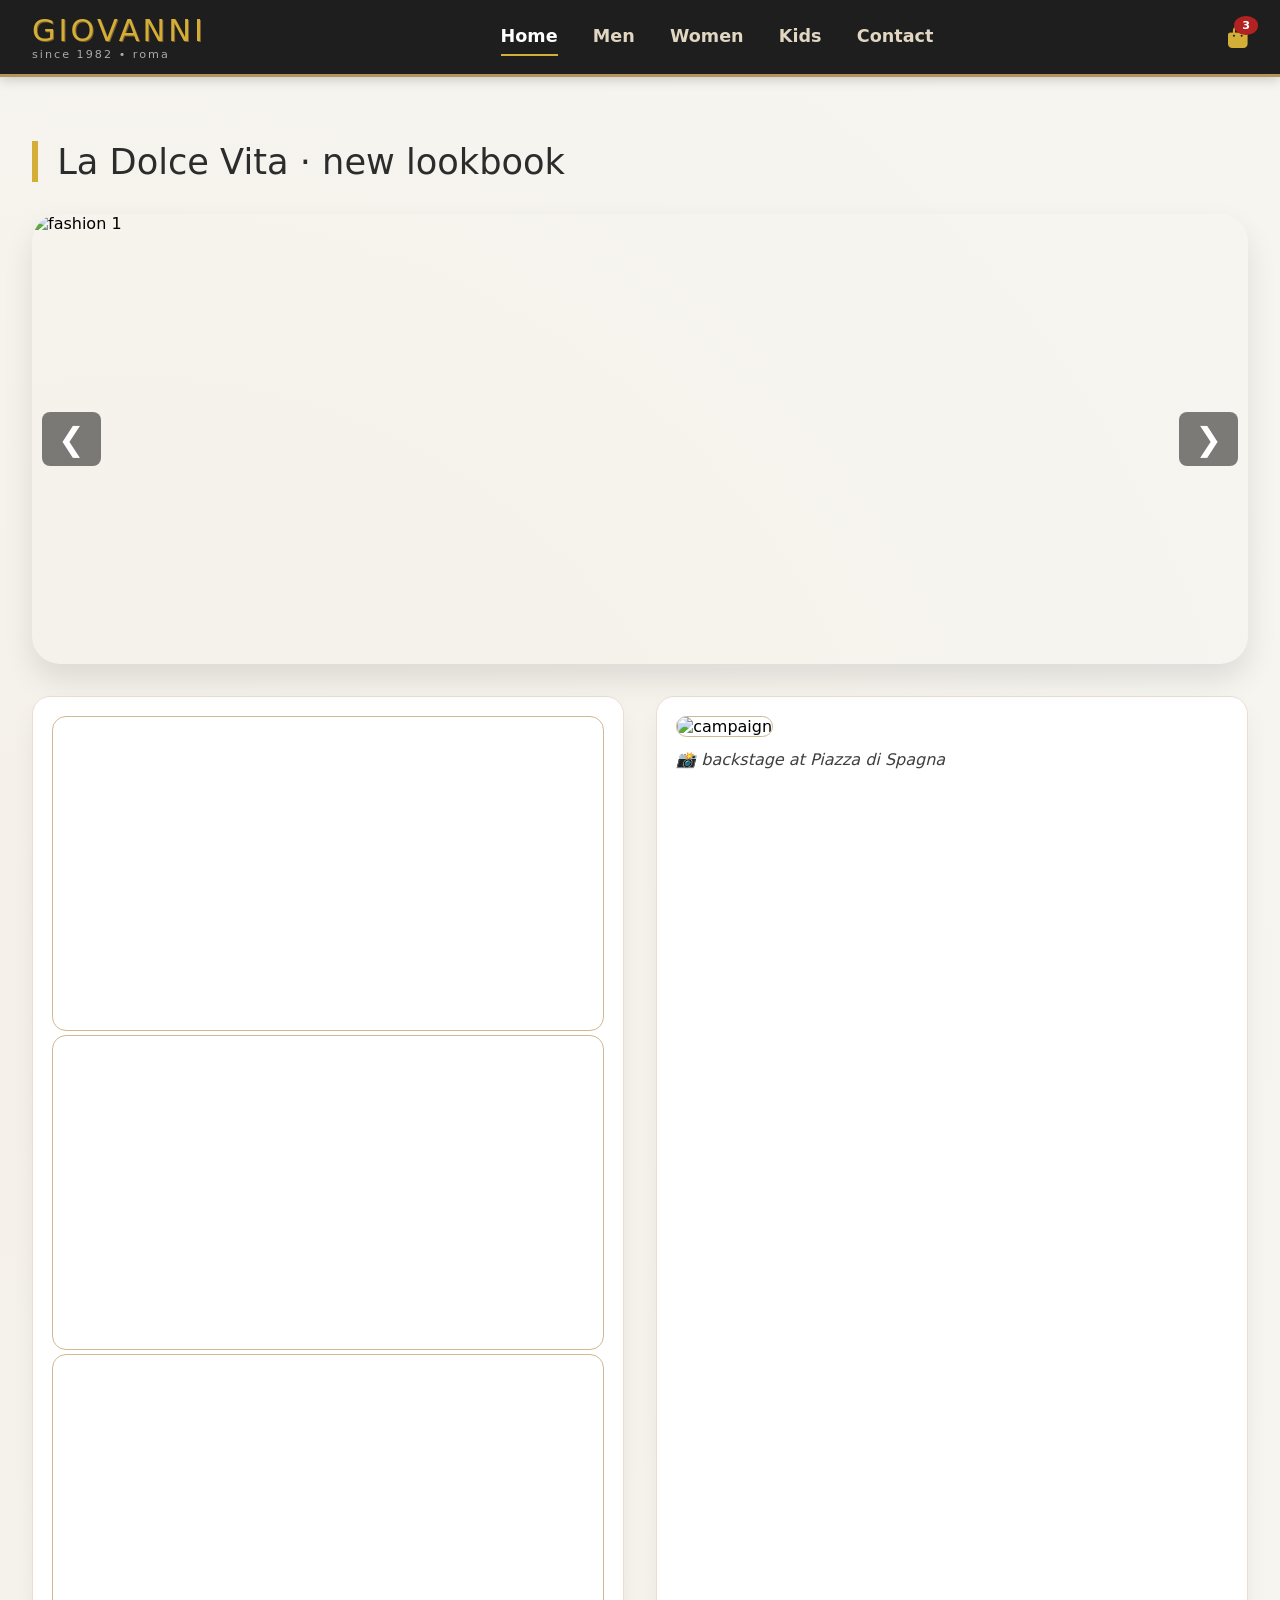
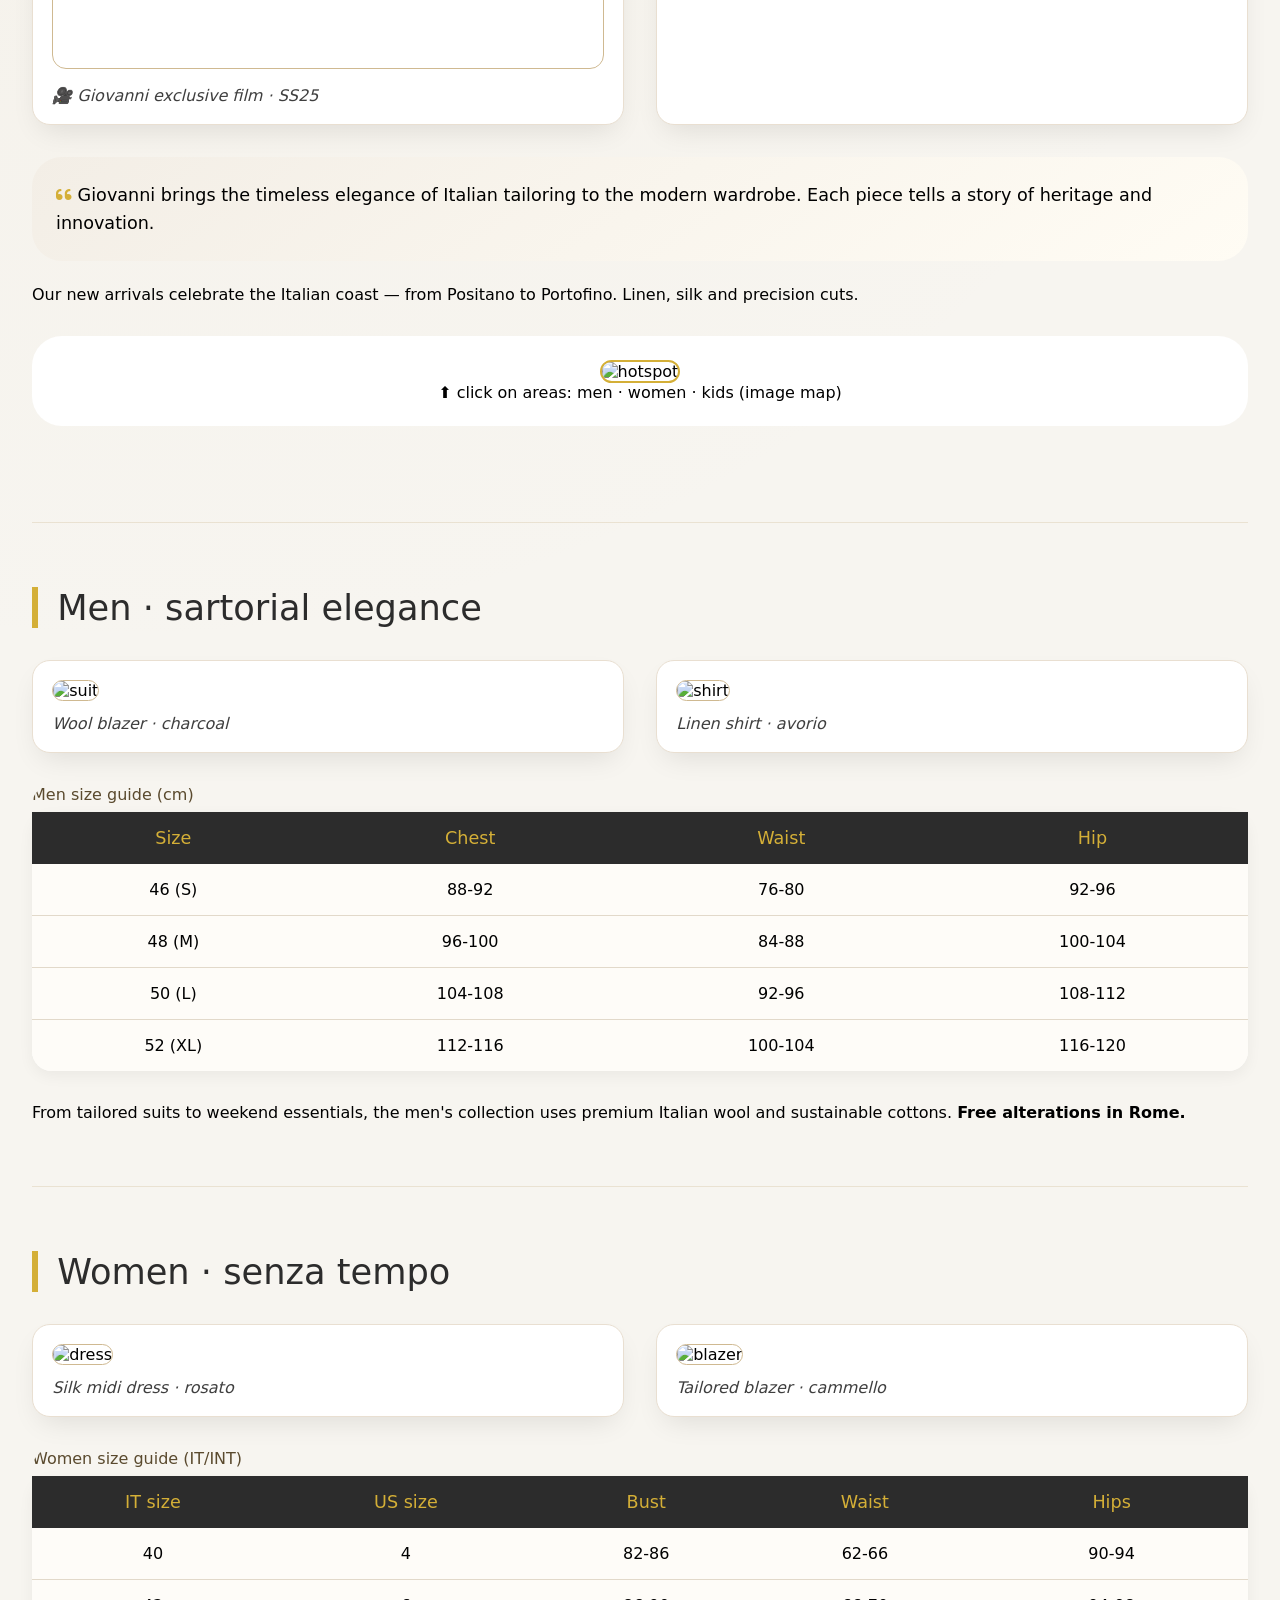
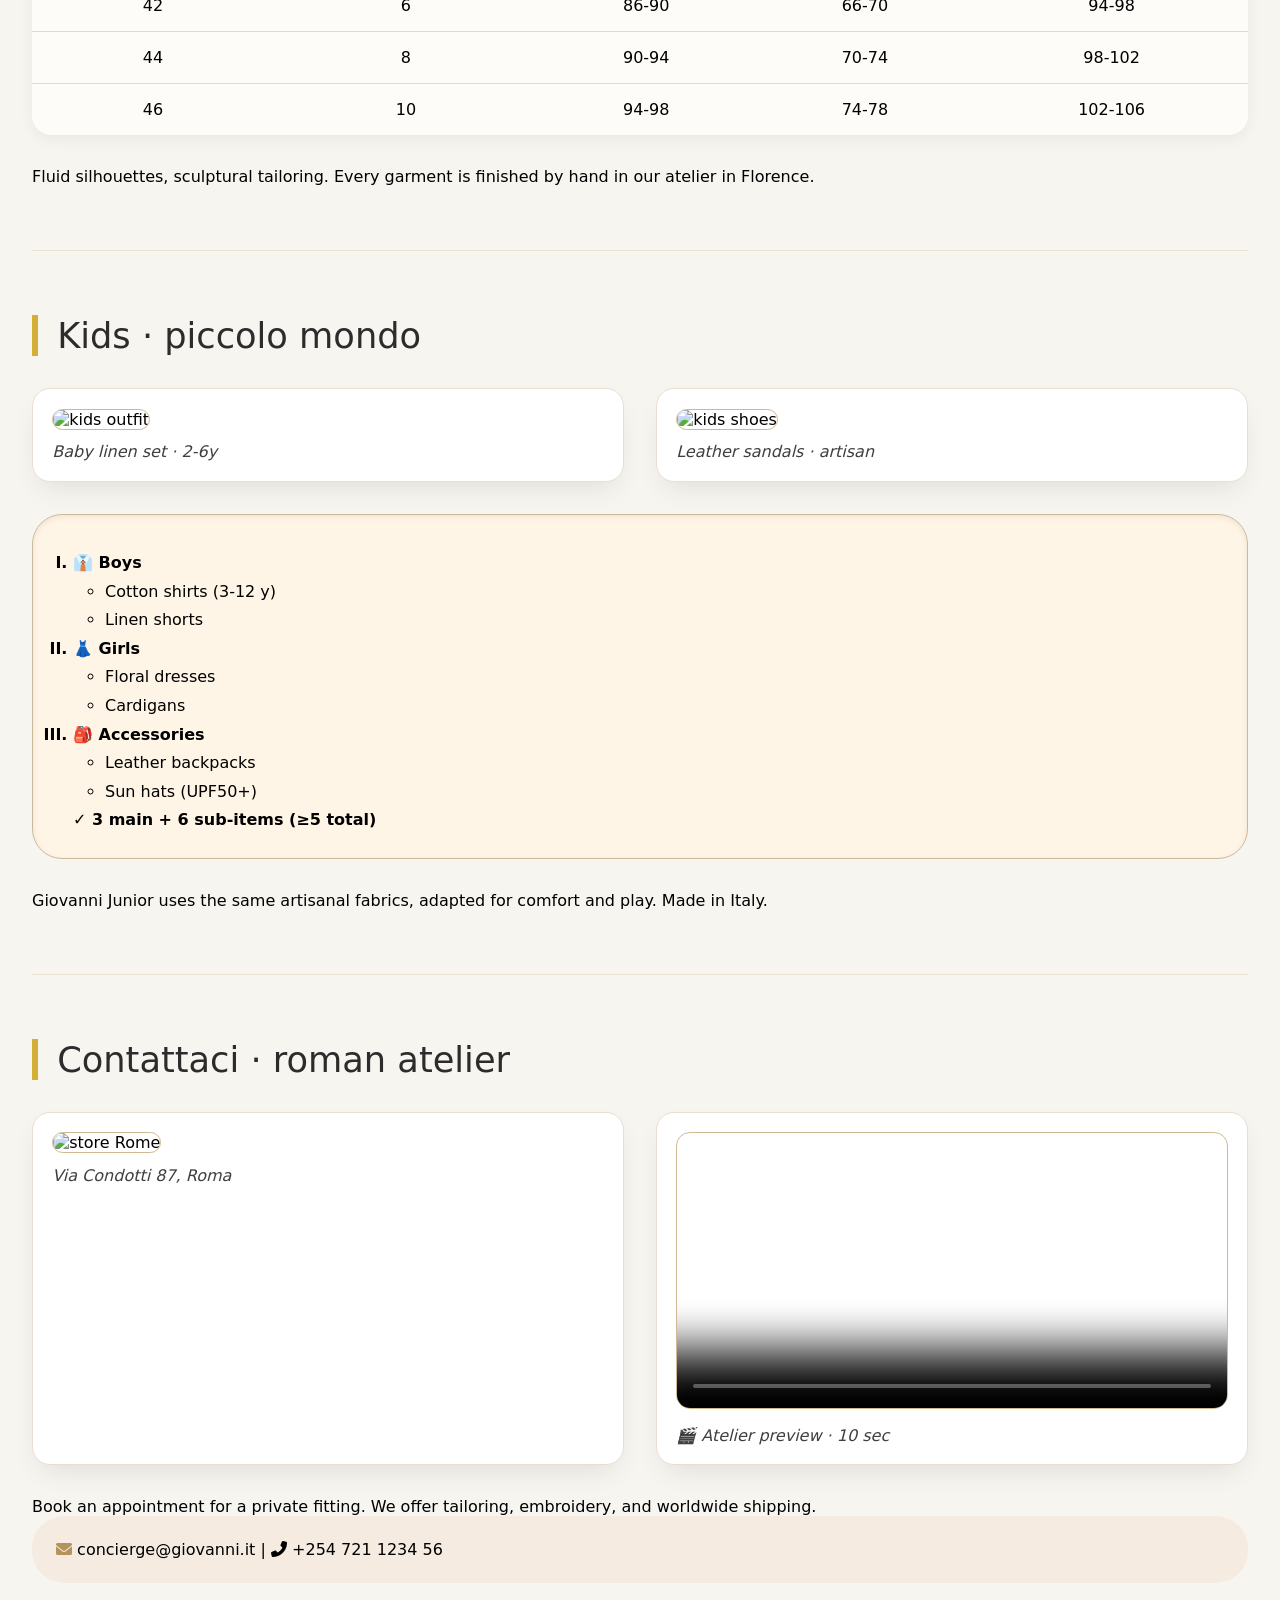
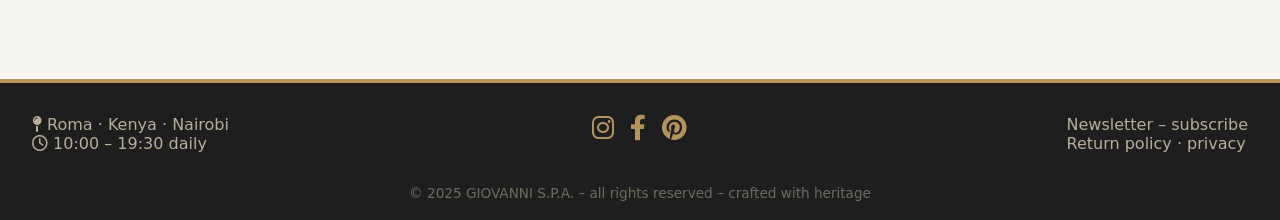
==== commit 617bdb24: "Update video embeds and contact information" ====
--- a/GIOVANNI CLOTHING/index.html
+++ b/GIOVANNI CLOTHING/index.html
@@ -299,8 +299,10 @@
       <!-- two columns: video + image -->
       <div class="two-col">
         <div class="media-card">
-          <iframe width="100%" height="250" src="https://www.youtube.com/embed/1VK8e7Cj9Ls?si=zEIXOaz-yoE8UeC1" title="YouTube video" frameborder="0" allowfullscreen></iframe>
-          <p>🎥 Giovanni exclusive film · SS25</p>
+          <iframe width="560" height="315" src="https://www.youtube.com/embed/lMuKU47Sfr0?si=4iK2M-7aOa_Djmzi" title="YouTube video player" frameborder="0" allow="accelerometer; autoplay; clipboard-write; encrypted-media; gyroscope; picture-in-picture; web-share" referrerpolicy="strict-origin-when-cross-origin" allowfullscreen></iframe>
+          <iframe width="560" height="315" src="https://www.youtube.com/embed/4xu_o6bavFk?si=NMIiaqnxZr-qbCZ0" title="YouTube video player" frameborder="0" allow="accelerometer; autoplay; clipboard-write; encrypted-media; gyroscope; picture-in-picture; web-share" referrerpolicy="strict-origin-when-cross-origin" allowfullscreen></iframe>
+          <iframe width="560" height="315" src="https://www.youtube.com/embed/M21NQcXYAhA?si=Ze6txNH98chr23Dv" title="YouTube video player" frameborder="0" allow="accelerometer; autoplay; clipboard-write; encrypted-media; gyroscope; picture-in-picture; web-share" referrerpolicy="strict-origin-when-cross-origin" allowfullscreen></iframe>
+        <p>🎥 Giovanni exclusive film · SS25</p>
         </div>
         <div class="media-card">
           <img src="https://images.unsplash.com/photo-1617137968427-85924c800a22?w=600&auto=format" alt="campaign">
@@ -396,22 +398,22 @@
         </div>
         <div class="media-card">
           <video controls poster="https://images.unsplash.com/photo-1556905055-8f358a7a47b2?w=600&auto=format">
-            <source src="https://test-videos.co.uk/vids/bigbuckbunny/mp4/h264/1080/Big_Buck_Bunny_1080_10s_1MB.mp4" type="video/mp4">
-            Your browser does not support video.
+            <iframe width="560" height="315" src="https://www.youtube.com/embed/hHiF1t3F0d4?si=5W-7v6Z-HQjWI8n2" title="YouTube video player" frameborder="0" allow="accelerometer; autoplay; clipboard-write; encrypted-media; gyroscope; picture-in-picture; web-share" referrerpolicy="strict-origin-when-cross-origin" allowfullscreen></iframe>
+           
           </video>
           <p>🎬 Atelier preview · 10 sec</p>
         </div>
       </div>
       <p>Book an appointment for a private fitting. We offer tailoring, embroidery, and worldwide shipping.</p>
       <div style="background:#f5ebe1; padding: 1.5rem; border-radius: 2rem;">
-        <p><i class="fas fa-envelope" style="color:#b4945c;"></i> concierge@giovanni.it  |  <i class="fas fa-phone-alt"></i> +39 06 1234 5678</p>
+        <p><i class="fas fa-envelope" style="color:#b4945c;"></i> concierge@giovanni.it  |  <i class="fas fa-phone-alt"></i> +254 721 1234 56</p>
       </div>
     </section>
   </main>
 
   <footer>
     <div class="footer-content">
-      <div><p><i class="fas fa-map-pin"></i> Roma · Milano · New York</p><p><i class="far fa-clock"></i> 10:00 – 19:30 daily</p></div>
+      <div><p><i class="fas fa-map-pin"></i> Roma · Kenya · Nairobi</p><p><i class="far fa-clock"></i> 10:00 – 19:30 daily</p></div>
       <div class="social"><i class="fab fa-instagram"></i><i class="fab fa-facebook-f"></i><i class="fab fa-pinterest"></i></div>
       <div><p>Newsletter – subscribe</p><p>Return policy · privacy</p></div>
     </div>
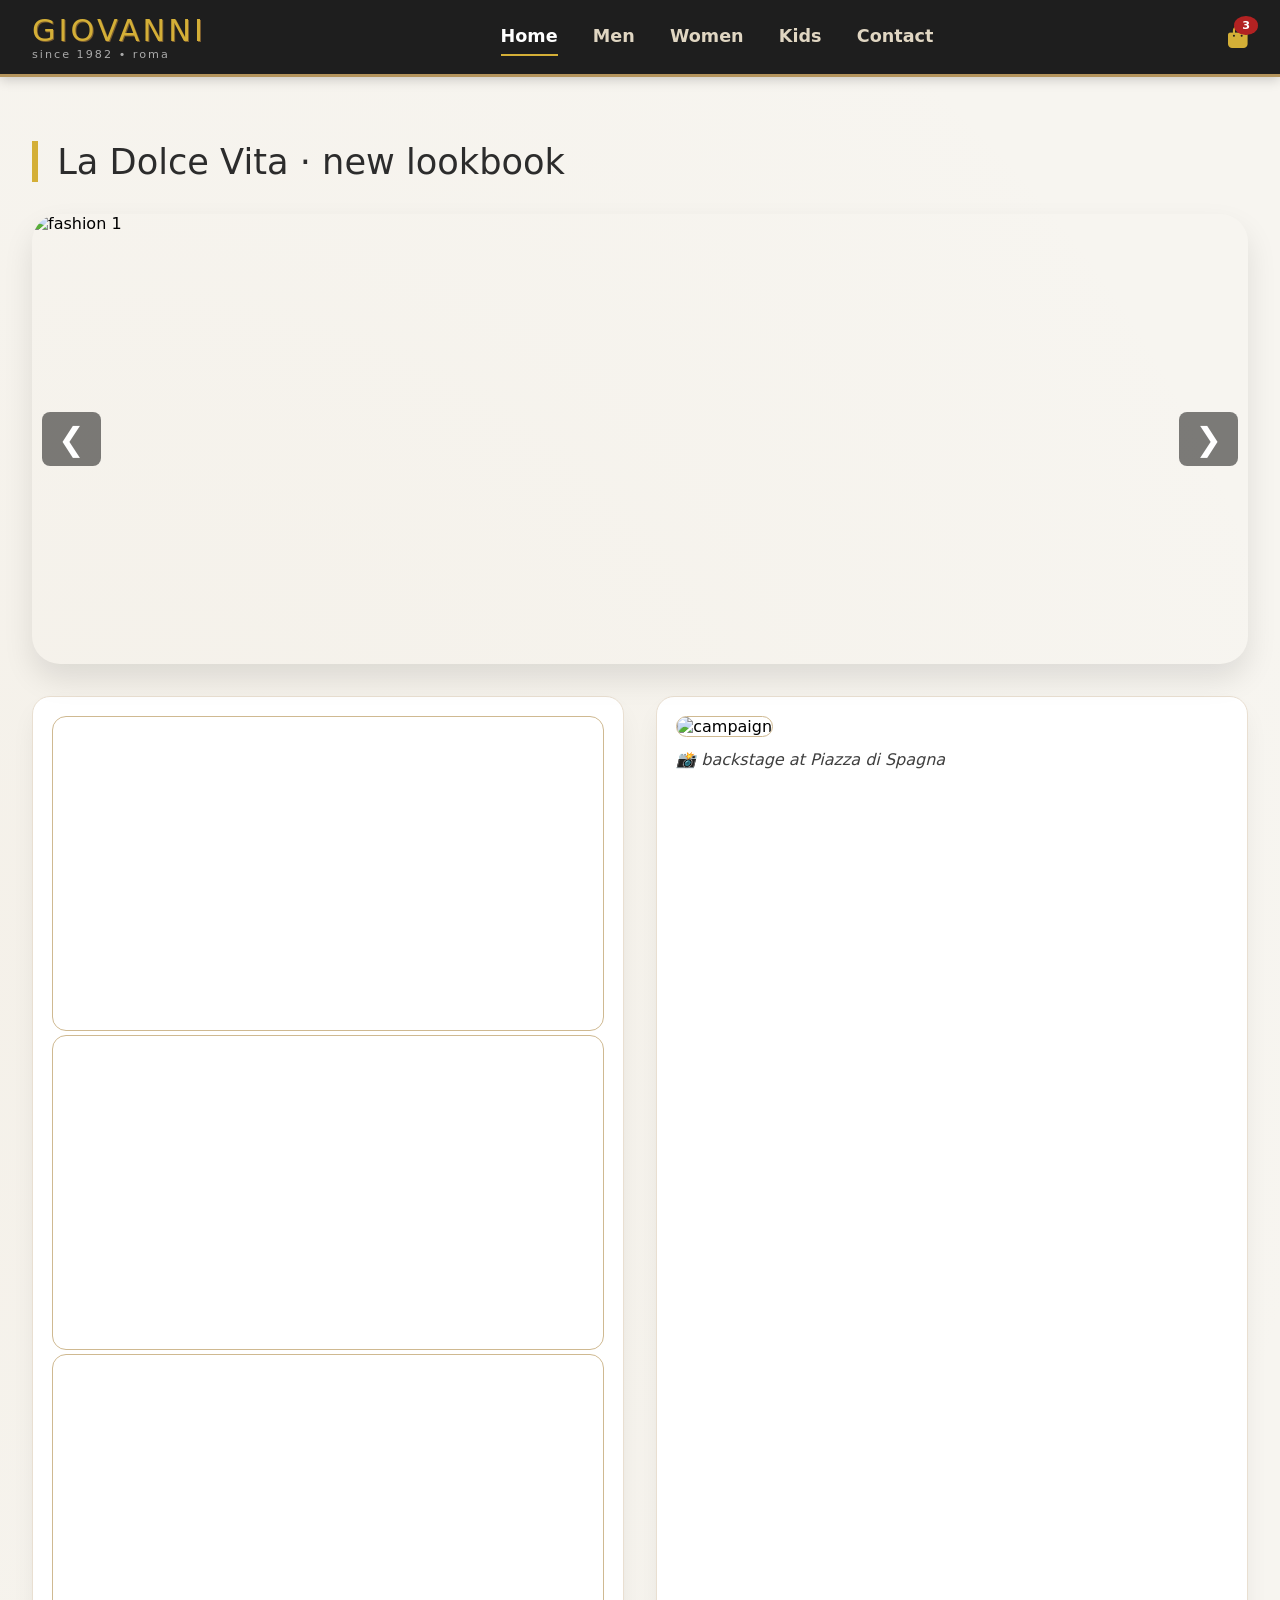
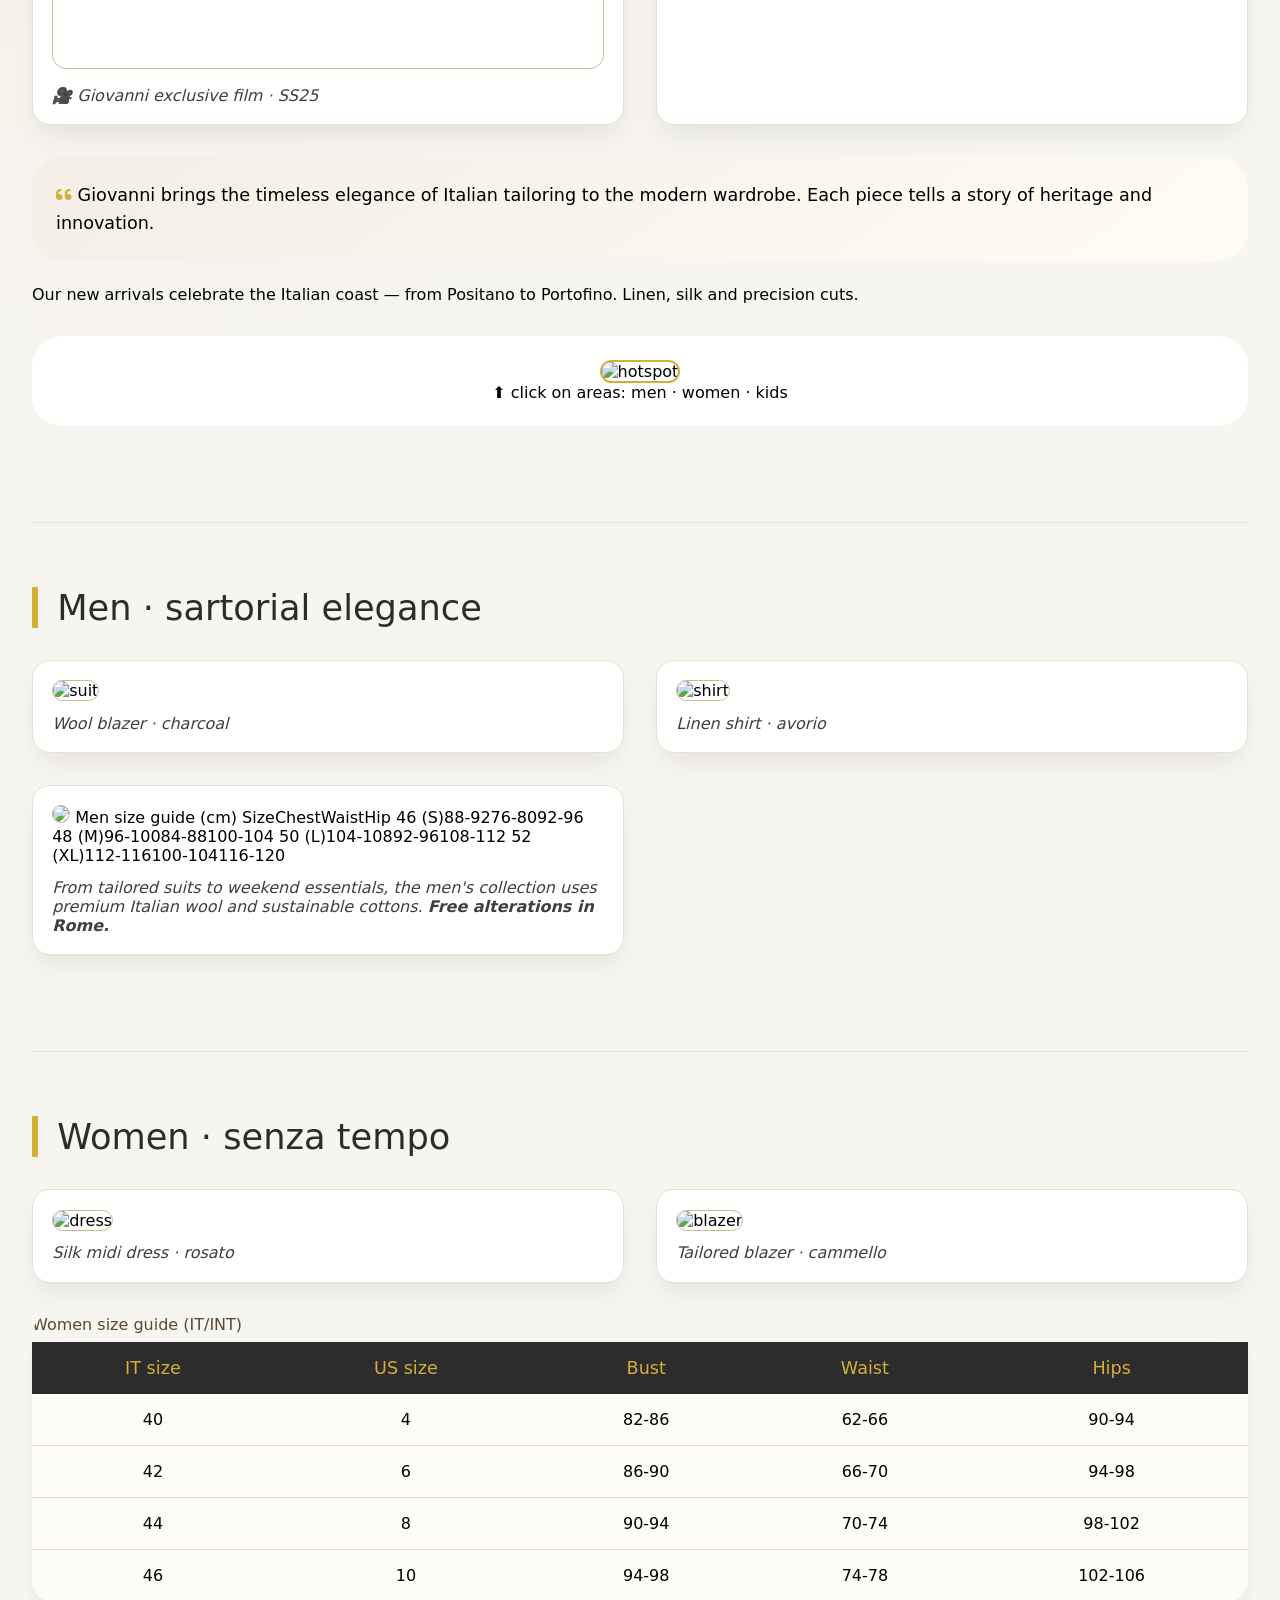
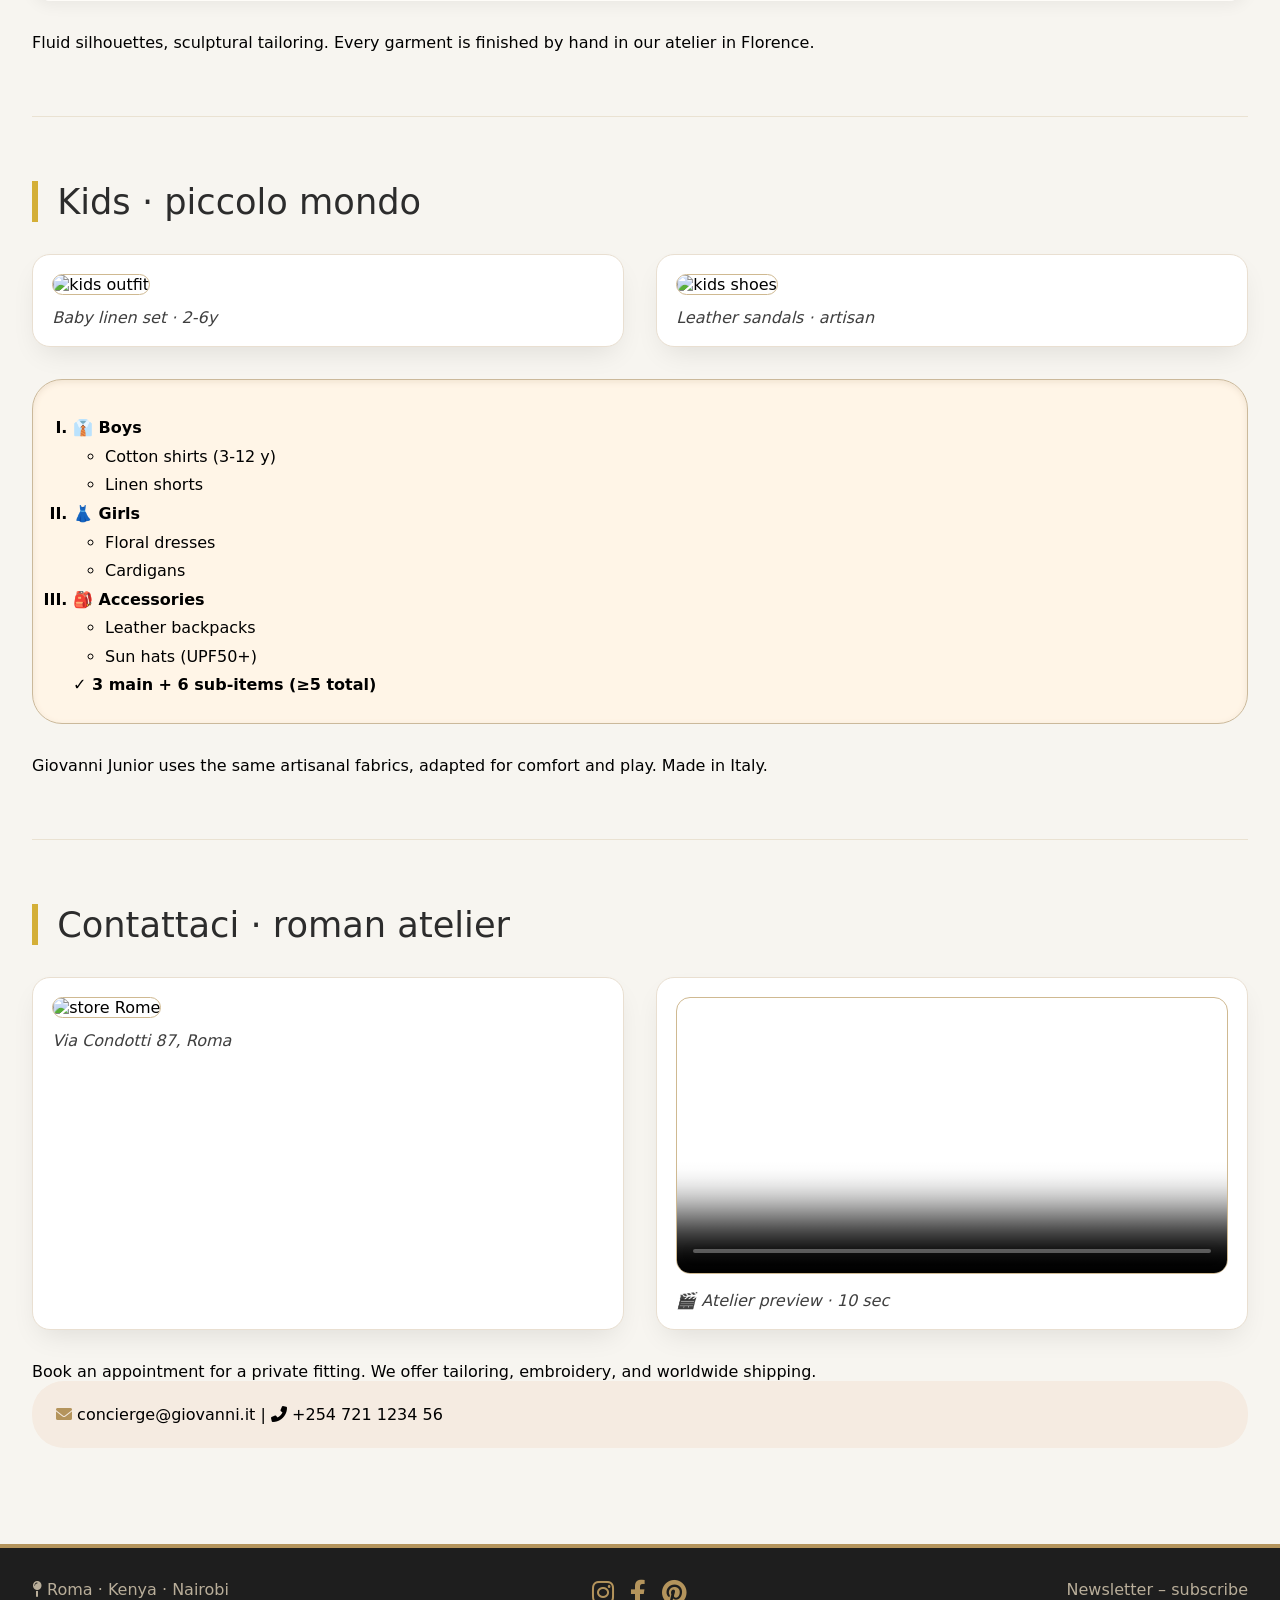
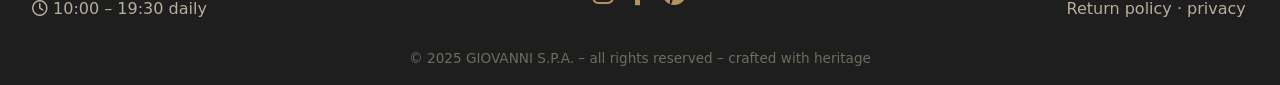
==== commit bb96f444: "Update clickable areas description in index.html Removed the 'image map' text from the clickable are" ====
--- a/GIOVANNI CLOTHING/index.html
+++ b/GIOVANNI CLOTHING/index.html
@@ -321,7 +321,7 @@
           <area shape="rect" coords="290,60,540,270" href="#women" alt="Women">
           <area shape="rect" coords="560,130,820,310" href="#kids" alt="Kids">
         </map>
-        <p>⬆️ click on areas: men · women · kids (image map)</p>
+        <p>⬆️ click on areas: men · women · kids </p>
       </div>
     </section>
 
@@ -331,6 +331,7 @@
       <div class="two-col">
         <div class="media-card"><img src="https://images.unsplash.com/photo-1617137968427-85924c800a22?w=600&auto=format" alt="suit"><p>Wool blazer · charcoal</p></div>
         <div class="media-card"><img src="https://images.unsplash.com/photo-1602810316693-3667c854239a?w=600&auto=format" alt="shirt"><p>Linen shirt · avorio</p></div>
+        <div class="media-card"><img src="https://encrypted-tbn0.gstatic.com/images?q=tbn:ANd9GcRO7Tn9ccbhUbpl4gP0dcEdmmReNBf7hRXF7klq3tN3eaRU64m72WDkMKW9zQ&s
       </div>
       <!-- Table 1: men size chart -->
       <table class="full-table">
